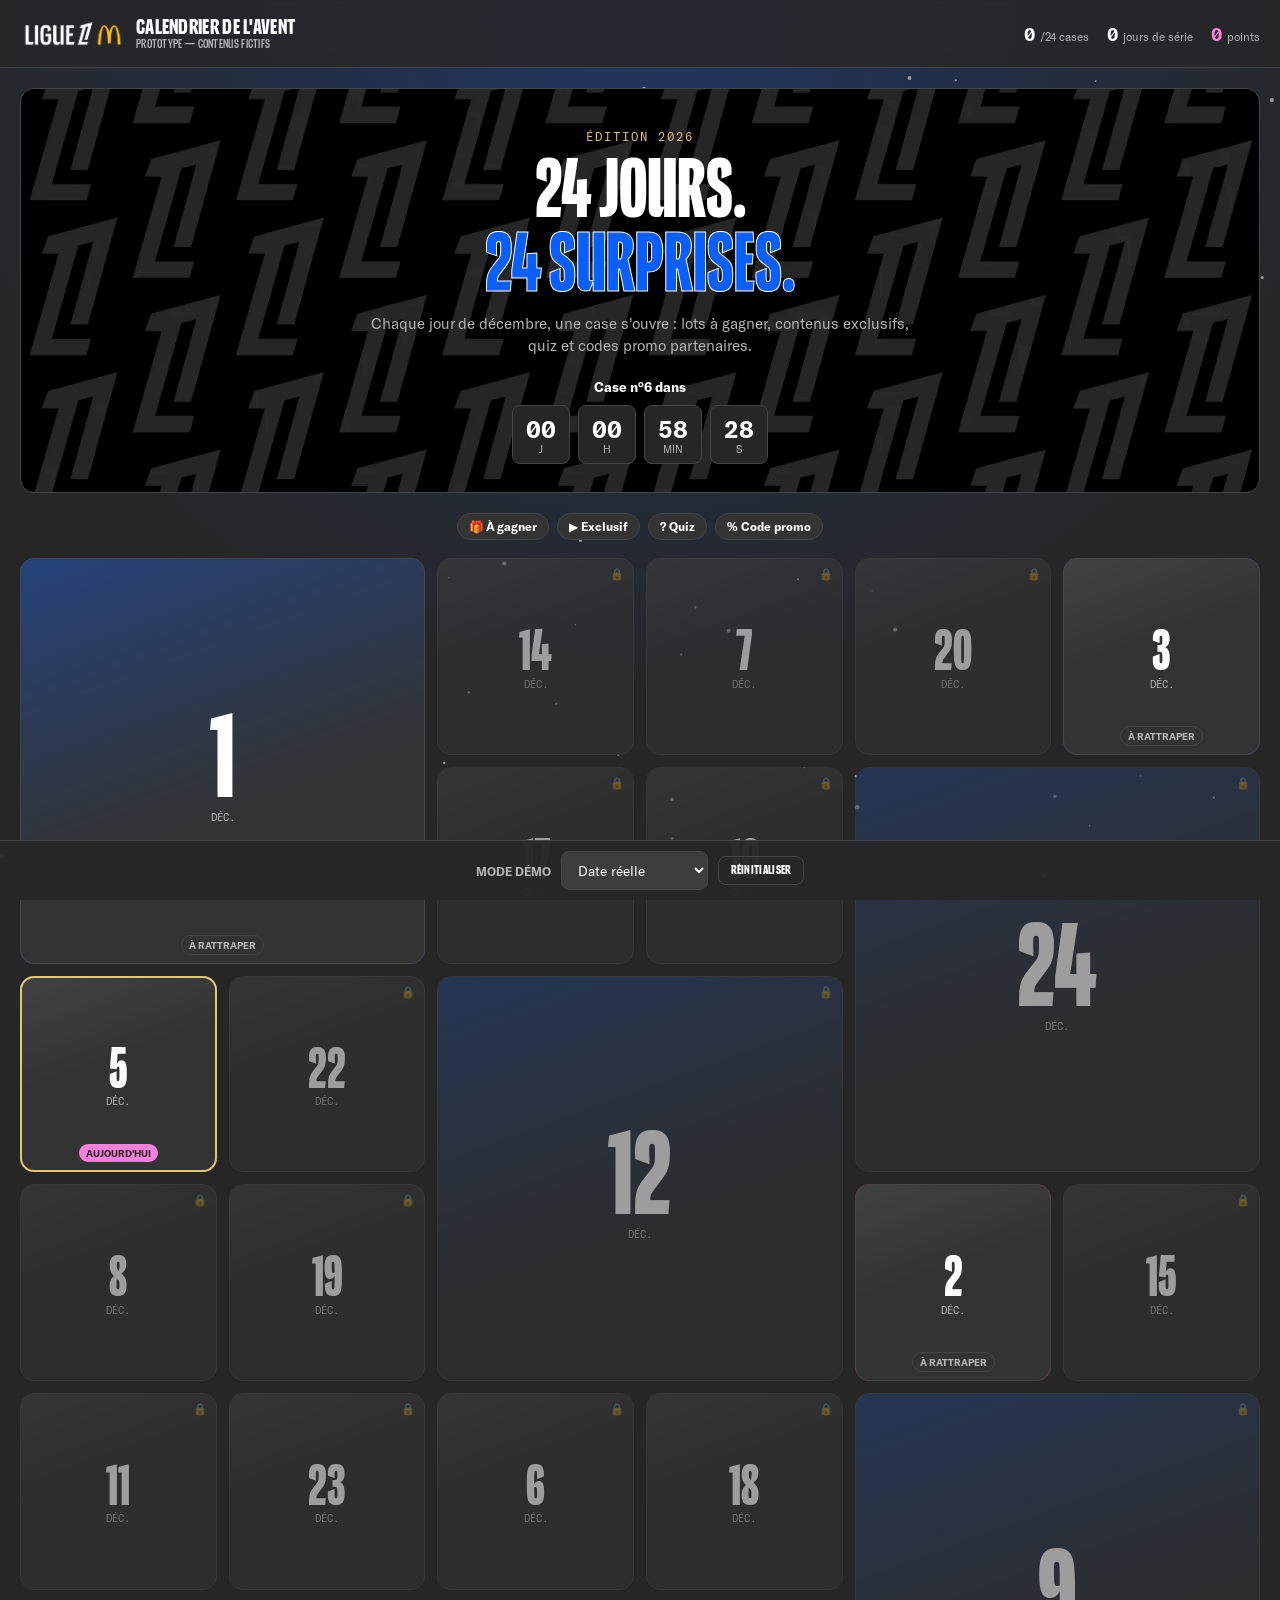
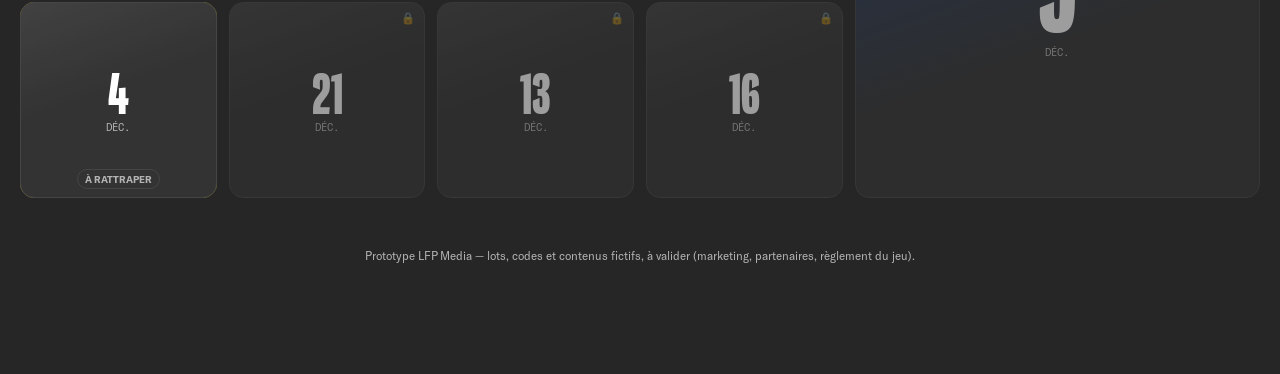
==== advent.html @ ae8e2e4a "Ajoute le calendrier de l'avent 2026 Ligue 1 McDonald's (prototype) 24 cases (lots, exclusifs, quiz," ====
<!DOCTYPE html>
<html lang="fr">
<head>
<meta charset="UTF-8" />
<meta name="viewport" content="width=device-width, initial-scale=1.0" />
<title>Calendrier de l'avent 2026 — Ligue 1 McDonald's</title>
<link rel="stylesheet" href="css/styles.css" />
<link rel="stylesheet" href="css/advent.css" />
</head>
<body class="advent">

<canvas class="snow" id="snow" aria-hidden="true"></canvas>

<header class="topbar">
  <div class="brand">
    <img class="brand-logo" src="assets/logos/competitions/ligue1-mcdonalds.png" alt="Ligue 1 McDonald's" />
    <span>
      Calendrier de l'avent
      <small>Prototype — contenus fictifs</small>
    </span>
  </div>
  <div class="advent-stats" aria-label="Ta progression">
    <div class="stat"><span class="stat-value" id="stat-opened">0</span><span class="stat-label">/24 cases</span></div>
    <div class="stat"><span class="stat-value" id="stat-streak">0</span><span class="stat-label">jours de série</span></div>
    <div class="stat stat-points"><span class="stat-value" id="stat-points">0</span><span class="stat-label">points</span></div>
  </div>
</header>

<main>
  <section class="advent-hero">
    <p class="hero-kicker">Édition 2026</p>
    <h1>24 jours.<br /><span>24 surprises.</span></h1>
    <p class="hero-sub">Chaque jour de décembre, une case s'ouvre : lots à gagner, contenus exclusifs, quiz et codes promo partenaires.</p>
    <div class="countdown" id="countdown" aria-live="polite"></div>
  </section>

  <div class="advent-legend" aria-label="Types de cases">
    <span class="legend-item" data-type="lot">🎁 À gagner</span>
    <span class="legend-item" data-type="exclusif">▶ Exclusif</span>
    <span class="legend-item" data-type="quiz">? Quiz</span>
    <span class="legend-item" data-type="promo">% Code promo</span>
  </div>

  <section class="advent-grid" id="advent-grid" aria-label="Les 24 cases du calendrier"></section>
</main>

<!-- Fenêtre de contenu d'une case -->
<div class="modal-backdrop" id="modal" hidden>
  <div class="modal" role="dialog" aria-modal="true" aria-labelledby="modal-title">
    <button class="modal-close" id="modal-close" type="button" aria-label="Fermer">✕</button>
    <div class="modal-body" id="modal-body"></div>
  </div>
</div>

<div class="toast" id="toast" role="status" aria-live="polite"></div>

<!-- Barre de démo : simule un jour de décembre (le proto est présenté avant le 1er décembre) -->
<div class="demo-bar">
  <label for="demo-day">Mode démo</label>
  <select id="demo-day"></select>
  <button class="btn btn-ghost" id="demo-reset" type="button">Réinitialiser</button>
</div>

<footer class="credit">Prototype LFP Media — lots, codes et contenus fictifs, à valider (marketing, partenaires, règlement du jeu).</footer>

<script src="js/data.js"></script>
<script src="js/advent-data.js"></script>
<script src="js/advent.js"></script>
</body>
</html>
---- css/styles.css ----
/*
 * Palette officielle "Guide de marque Ligue 1 McDonald's" (v1.3) :
 * Charbon #262626 / Bleu Électrique #085FFF / Rose Lumineux #FF7FDE / Blanc #FFFFFF.
 * Hiérarchie d'usage : Charbon 50%, Bleu Électrique 35%, Blanc 10%, Rose Lumineux 5%.
 * Rose Lumineux = surlignage uniquement (jamais en fond large, jamais en texte de titre).
 *
 * Typographies officielles : Insatiable Display (titrage) + GT America (texte courant
 * et data/mono). Fichiers fournis par Hugo, chargés en local depuis assets/fonts/.
 */

@font-face {
  font-family: "Insatiable Display";
  src: url("../assets/fonts/InsatiableDisplay-RegularCondensed.woff2") format("woff2");
  font-weight: 400;
  font-style: normal;
  font-display: swap;
}
@font-face {
  font-family: "Insatiable Display";
  src: url("../assets/fonts/InsatiableDisplay-BoldCondensed.woff2") format("woff2");
  font-weight: 700;
  font-style: normal;
  font-display: swap;
}
@font-face {
  font-family: "Insatiable Display Compressed";
  src: url("../assets/fonts/InsatiableDisplay-RegularCompressed.woff2") format("woff2");
  font-weight: 400;
  font-style: normal;
  font-display: swap;
}
@font-face {
  font-family: "Insatiable Display Compressed";
  src: url("../assets/fonts/InsatiableDisplay-BoldCompressed.woff2") format("woff2");
  font-weight: 700;
  font-style: normal;
  font-display: swap;
}
@font-face {
  font-family: "GT America";
  src: url("../assets/fonts/GTAmerica-Regular.woff2") format("woff2");
  font-weight: 400;
  font-style: normal;
  font-display: swap;
}
@font-face {
  font-family: "GT America";
  src: url("../assets/fonts/GTAmerica-RegularItalic.woff2") format("woff2");
  font-weight: 400;
  font-style: italic;
  font-display: swap;
}
@font-face {
  font-family: "GT America";
  src: url("../assets/fonts/GTAmerica-Bold.woff2") format("woff2");
  font-weight: 700;
  font-style: normal;
  font-display: swap;
}
@font-face {
  font-family: "GT America";
  src: url("../assets/fonts/GTAmerica-BoldItalic.woff2") format("woff2");
  font-weight: 700;
  font-style: italic;
  font-display: swap;
}
@font-face {
  font-family: "GT America Mono";
  src: url("../assets/fonts/GTAmericaMono-Regular.woff2") format("woff2");
  font-weight: 400;
  font-style: normal;
  font-display: swap;
}
@font-face {
  font-family: "GT America Mono";
  src: url("../assets/fonts/GTAmericaMono-Medium.woff2") format("woff2");
  font-weight: 500;
  font-style: normal;
  font-display: swap;
}
@font-face {
  font-family: "GT America Mono";
  src: url("../assets/fonts/GTAmericaMono-Bold.woff2") format("woff2");
  font-weight: 700;
  font-style: normal;
  font-display: swap;
}

:root {
  color-scheme: dark;
  --charbon: #262626;
  --charbon-light: #333333;
  --charbon-lighter: #3d3d3d;
  --border: #454545;
  --text: #ffffff;
  --text-dim: #b3b3b3;
  --blue: #085fff;
  --blue-dim: #085fff33;
  --pink: #ff7fde;
  --pitch: #085fff;
  --pitch-line: rgba(255, 255, 255, 0.6);
  --radius: 14px;
  --radius-sm: 8px;
  --shadow: 0 8px 24px rgba(0, 0, 0, 0.35);
  --font-display: "Insatiable Display", "Segoe UI", system-ui, sans-serif;
  --font-body: "GT America", "Segoe UI", system-ui, sans-serif;
  --font-mono: "GT America Mono", "Courier New", monospace;
  font-family: var(--font-body);
}

/* Compat : anciens noms de tokens encore référencés ailleurs dans ce fichier */
:root {
  --bg: var(--charbon);
  --bg-elevated: var(--charbon-light);
  --bg-card: var(--charbon-lighter);
  --bg-card-hover: #474747;
  --accent: var(--blue);
  --accent-dim: var(--blue-dim);
}

* { box-sizing: border-box; }

/* Les éléments de formulaire n'héritent pas la police par défaut dans les navigateurs */
input, select, textarea, button { font-family: inherit; }

body {
  margin: 0;
  background: var(--charbon);
  color: var(--text);
  min-height: 100vh;
}

header.topbar {
  display: flex;
  align-items: center;
  justify-content: space-between;
  padding: 16px 20px;
  background: var(--charbon);
  border-bottom: 1px solid var(--border);
  position: sticky;
  top: 0;
  z-index: 20;
  flex-wrap: wrap;
  gap: 12px;
}

.brand {
  display: flex;
  align-items: center;
  gap: 10px;
  font-family: var(--font-display);
  font-weight: 700;
  font-size: 1.2rem;
  letter-spacing: 0.3px;
  text-transform: uppercase;
}
.brand .brand-logo {
  height: 34px;
  width: auto;
  object-fit: contain;
  flex-shrink: 0;
}
.brand small {
  display: block;
  font-weight: 400;
  font-size: 0.7rem;
  color: var(--text-dim);
}

main {
  max-width: 1280px;
  margin: 0 auto;
  padding: 20px;
}

/* ---- Panels / layout ---- */
.panel {
  background: var(--bg-elevated);
  border: 1px solid var(--border);
  border-radius: var(--radius);
  padding: 16px;
}

select {
  background: var(--bg-card);
  border: 1px solid var(--border);
  color: var(--text);
  padding: 9px 12px;
  border-radius: var(--radius-sm);
  font-size: 0.85rem;
  outline: none;
}
select:focus { border-color: var(--accent); }

.btn {
  border: none;
  border-radius: var(--radius-sm);
  padding: 9px 16px;
  font-family: var(--font-display);
  font-weight: 600;
  font-size: 0.85rem;
  letter-spacing: 0.3px;
  text-transform: uppercase;
  cursor: pointer;
}
.btn-primary { background: var(--accent); color: var(--accent-contrast, white); transition: background-color 0.4s ease, color 0.4s ease, filter 0.15s ease; }
.btn-primary:hover { filter: brightness(1.15); }
.btn-ghost { background: transparent; border: 1px solid var(--border); color: var(--text); transition: border-color 0.4s ease; }
.btn-ghost:hover { border-color: var(--accent); }
.btn:disabled { opacity: 0.4; cursor: not-allowed; }
.btn-confirm { background: var(--pink); border-color: var(--pink); color: var(--charbon); }

.spacer { flex: 1; }

.player-card {
  display: flex;
  align-items: center;
  gap: 10px;
  background: var(--bg-card);
  border: 1px solid var(--border);
  border-radius: var(--radius-sm);
  padding: 10px;
  cursor: pointer;
  transition: all 0.15s ease;
  user-select: none;
}
.player-card:hover { background: var(--bg-card-hover); }
.player-card.disabled { opacity: 0.35; cursor: not-allowed; }

.avatar {
  width: 38px;
  height: 38px;
  border-radius: 50%;
  display: flex;
  align-items: center;
  justify-content: center;
  font-weight: 800;
  font-size: 0.8rem;
  flex-shrink: 0;
  color: white;
}

.player-meta { min-width: 0; flex: 1; }
.player-meta .name { font-weight: 700; font-size: 0.88rem; overflow: hidden; text-overflow: ellipsis; white-space: nowrap; }
.player-meta .sub { font-size: 0.72rem; color: var(--text-dim); }

.pos-tag {
  font-family: var(--font-mono);
  font-size: 0.65rem;
  font-weight: 700;
  padding: 2px 6px;
  border-radius: 5px;
  background: var(--border);
  color: var(--text-dim);
  flex-shrink: 0;
}

/* ---- Compo view ---- */
.compo-layout {
  display: grid;
  grid-template-columns: minmax(260px, 340px) 1fr;
  gap: 18px;
  animation: compoEnter 0.45s ease;
}
@media (max-width: 900px) {
  .compo-layout { grid-template-columns: 1fr; }
}
@keyframes compoEnter {
  from { opacity: 0; transform: translateY(10px); }
  to { opacity: 1; transform: translateY(0); }
}
@media (prefers-reduced-motion: reduce) {
  .compo-layout { animation: none; }
}

.panel-head-row {
  display: flex;
  align-items: center;
  justify-content: space-between;
  gap: 10px;
  flex-wrap: wrap;
}

/* ---- Écrans de choix (étape 0/1) ---- */
.landing { max-width: 980px; margin: 20px auto 0; }
.landing-header { text-align: center; margin-bottom: 22px; }
.landing-header h2 {
  font-family: var(--font-display);
  font-weight: 700;
  text-transform: uppercase;
  letter-spacing: 0.3px;
  font-size: 1.7rem;
  color: var(--text);
  margin: 0 0 6px;
}
.landing-header p { color: var(--text-dim); margin: 0; font-size: 0.9rem; }

.landing-back-row { max-width: 980px; margin: 0 auto 14px; }

/* ---- Étape 0 : choix de la compétition (même style de carte que le
   choix du club, juste en dessous) ---- */
.competition-picker-grid {
  display: grid;
  grid-template-columns: repeat(auto-fit, minmax(130px, 160px));
  justify-content: center;
  gap: 12px;
}
.competition-card {
  display: flex;
  flex-direction: column;
  align-items: center;
  gap: 10px;
  background: var(--bg-card);
  border: 2px solid var(--border);
  border-radius: var(--radius);
  padding: 18px 10px;
  cursor: pointer;
  text-align: center;
  font-family: inherit;
  color: var(--text);
  transition: border-color 0.15s ease, transform 0.15s ease;
}
.competition-card:hover { border-color: var(--accent); transform: translateY(-2px); }
.competition-card.current { border-color: var(--pink); }
.competition-card.picked {
  animation: cardPick 0.3s ease;
  border-color: var(--pick-color, var(--pink));
}
@media (prefers-reduced-motion: reduce) {
  .competition-card.picked { animation: none; }
}
.competition-card .competition-logo {
  height: 48px;
  width: auto;
  max-width: 100%;
  object-fit: contain;
}
.competition-card .competition-name { font-weight: 700; font-size: 0.82rem; line-height: 1.25; }

/* ---- Étape 1 : choix du club ---- */
.club-picker-grid {
  display: grid;
  grid-template-columns: repeat(auto-fill, minmax(130px, 1fr));
  gap: 12px;
}
.club-picker-card {
  display: flex;
  flex-direction: column;
  align-items: center;
  gap: 10px;
  background: var(--bg-card);
  border: 2px solid var(--border);
  border-radius: var(--radius);
  padding: 18px 10px;
  cursor: pointer;
  text-align: center;
  font-family: inherit;
  color: var(--text);
  transition: border-color 0.15s ease, transform 0.15s ease;
}
.club-picker-card:hover { border-color: var(--accent); transform: translateY(-2px); }
.club-picker-card.current { border-color: var(--pink); }
.club-picker-card.picked {
  animation: cardPick 0.3s ease;
  border-color: var(--pick-color, var(--pink));
}
@keyframes cardPick {
  0% { transform: scale(1); }
  45% { transform: scale(1.06); box-shadow: 0 0 0 4px var(--pick-color, var(--pink)); }
  100% { transform: scale(1); box-shadow: 0 0 0 0 transparent; }
}
@media (prefers-reduced-motion: reduce) {
  .club-picker-card.picked { animation: none; }
}
.club-picker-card .club-logo-wrap {
  position: relative;
  width: 56px;
  height: 56px;
  flex-shrink: 0;
}
.club-picker-card .club-logo {
  position: absolute;
  inset: 0;
  width: 100%;
  height: 100%;
  object-fit: contain;
  background: #fff;
  border-radius: 50%;
  /* Assez de marge pour que le blason tienne entier dans le cercle : un
     carré ne s'inscrit sans rognage que jusqu'à ~70,7% du diamètre. */
  padding: 11px;
}
/* Confirmation de sélection façon étoile filante : une traînée dans la
   couleur du club qui s'estompe progressivement, un tour rapide dès le
   clic (le blason, lui, reste net — ce n'est pas un chargement). */
.club-picker-card .card-loader {
  position: absolute;
  inset: -4px;
  border-radius: 50%;
  pointer-events: none;
  opacity: 0;
}
.club-picker-card .card-loader::before {
  /* traînée : dégradé conique qui s'estompe progressivement, pas un
     segment plein aux bords francs. */
  content: "";
  position: absolute;
  inset: 0;
  border-radius: 50%;
  background: conic-gradient(from 0deg,
    transparent 0deg,
    transparent 255deg,
    color-mix(in srgb, var(--pick-color, var(--pink)) 12%, transparent) 300deg,
    color-mix(in srgb, var(--pick-color, var(--pink)) 55%, transparent) 335deg,
    var(--pick-color, var(--pink)) 358deg,
    transparent 360deg
  );
  -webkit-mask: radial-gradient(farthest-side, transparent calc(100% - 3px), #000 calc(100% - 3px));
  mask: radial-gradient(farthest-side, transparent calc(100% - 3px), #000 calc(100% - 3px));
}
.club-picker-card.loading .card-loader {
  opacity: 1;
  animation: cardShootingStar 0.4s ease-in 1;
}
@keyframes cardShootingStar {
  0% { transform: rotate(0deg); opacity: 1; }
  80% { opacity: 1; }
  100% { transform: rotate(360deg); opacity: 0; }
}
@media (prefers-reduced-motion: reduce) {
  .club-picker-card.loading .card-loader { animation: none; opacity: 0; }
}
.club-picker-card .club-name { font-weight: 700; font-size: 0.82rem; line-height: 1.25; }

.active-club-header {
  display: flex;
  align-items: center;
  gap: 10px;
  font-weight: 800;
  font-size: 0.95rem;
  margin-bottom: 10px;
}
.active-club-header img {
  width: 32px;
  height: 32px;
  object-fit: contain;
  background: #fff;
  border-radius: 50%;
  padding: 6px;
  flex-shrink: 0;
}
#pitch-club-header { margin-bottom: 0; margin-right: auto; }

.roster-list { display: flex; flex-direction: column; gap: 8px; padding-right: 4px; overscroll-behavior: contain; }
.roster-cat-label { font-size: 0.72rem; text-transform: uppercase; color: var(--text-dim); font-weight: 700; margin: 10px 0 2px; }

.pitch-wrap {
  background: var(--bg-elevated);
  border: 1px solid var(--border);
  border-radius: var(--radius);
  padding: 14px;
  align-self: start;
}

/* Le terrain doit toujours tenir entièrement dans l'écran (jamais besoin de
   scroller la page pour voir les attaquants) : sur les grands écrans, sa
   hauteur est bornée en JS (syncPitchHeight) à l'espace visible, et sa
   largeur suit via aspect-ratio ; la liste de joueurs défile de son côté
   sans jamais faire bouger le terrain. */
@media (min-width: 901px) {
  .pitch-wrap .pitch {
    width: auto;
    max-width: 100%;
    margin: 0 auto;
  }
}

.pitch {
  position: relative;
  width: 100%;
  aspect-ratio: 2 / 3;
  container-type: inline-size;
  background-color: var(--pitch);
  background-image: repeating-linear-gradient(180deg, rgba(255, 255, 255, 0.05) 0%, rgba(255, 255, 255, 0.05) 10%, rgba(0, 0, 0, 0.05) 10%, rgba(0, 0, 0, 0.05) 20%);
  background-repeat: repeat;
  border-radius: 10px;
  border: 3px solid var(--pitch-line);
  overflow: hidden;
  transition: background-color 0.5s ease;
}
.pitch::before {
  content: "";
  position: absolute;
  inset: 0;
  border: 2px solid var(--pitch-line);
  margin: 8px;
  border-radius: 4px;
}
.pitch::after {
  content: "";
  position: absolute;
  top: 50%;
  left: 4%;
  right: 4%;
  border-top: 2px solid var(--pitch-line);
}
.pitch .center-circle {
  position: absolute;
  top: 50%;
  left: 50%;
  width: 20%;
  aspect-ratio: 1;
  border: 2px solid var(--pitch-line);
  border-radius: 50%;
  transform: translate(-50%, -50%);
}

.pitch-slot {
  position: absolute;
  width: 70px;
  height: 70px;
  transform: translate(-50%, -50%);
  display: flex;
  flex-direction: column;
  align-items: center;
  justify-content: center;
  border-radius: 12px;
  cursor: pointer;
  touch-action: none;
}
.pitch-slot.empty {
  border: 2px dashed rgba(255, 255, 255, 0.4);
  background: rgba(255, 255, 255, 0.06);
}
.pitch-slot.empty .slot-label {
  font-size: 0.68rem;
  font-weight: 800;
  color: rgba(255, 255, 255, 0.85);
}
.pitch-slot.filled {
  background: rgba(38, 38, 38, 0.88);
  border: 2px solid var(--pink);
}
.pitch-slot.dragover {
  background: rgba(255, 127, 222, 0.25);
  border-color: var(--pink);
}
.pitch-slot .avatar { width: 30px; height: 30px; font-size: 0.62rem; }
.pitch-slot .slot-name {
  font-size: 0.62rem;
  font-weight: 700;
  color: white;
  text-align: center;
  margin-top: 2px;
  max-width: 74px;
  overflow: hidden;
  text-overflow: ellipsis;
  white-space: nowrap;
}

.pitch-slot.out-of-position { border-color: var(--pink); }
.oop-badge {
  position: absolute;
  top: -6px;
  right: -6px;
  background: var(--pink);
  color: var(--charbon);
  font-family: var(--font-mono);
  font-size: 0.55rem;
  font-weight: 700;
  padding: 1px 5px;
  border-radius: 999px;
  line-height: 1.4;
}

.drag-ghost {
  position: fixed;
  pointer-events: none;
  z-index: 999;
  opacity: 0.9;
  transform: translate(-50%, -50%);
}

.formation-bar { display: flex; gap: 10px; align-items: center; margin-bottom: 14px; flex-wrap: wrap; }
.formation-actions { display: flex; flex-direction: column; align-items: stretch; gap: 8px; }

.save-indicator {
  font-size: 0.72rem;
  color: var(--text-dim);
  display: flex;
  align-items: center;
  gap: 5px;
}
.save-indicator .dot { width: 7px; height: 7px; border-radius: 50%; background: #2ecc71; }

footer.credit {
  text-align: center;
  color: var(--text-dim);
  font-size: 0.72rem;
  padding: 30px 20px 40px;
}

@media (max-width: 600px) {
  .brand span.full { display: none; }
  main { padding: 12px; }
}

/* Taille des pastilles du terrain adaptée à la largeur réelle du terrain
   (et non à celle de l'écran) : s'applique aussi bien sur mobile que sur
   un terrain rétréci en hauteur sur un petit écran de bureau. */
@container (max-width: 480px) {
  .pitch-slot { width: 52px; height: 52px; }
  .pitch-slot .avatar { width: 22px; height: 22px; font-size: 0.5rem; }
  .pitch-slot .slot-name { font-size: 0.52rem; max-width: 50px; }
}

/* ---- Carte de partage (habillage brand dédié, hors écran, capturé pour l'export) ---- */
.share-card {
  position: fixed;
  top: 0;
  left: -10000px;
  width: 640px;
  box-sizing: border-box;
  padding: 36px;
  display: flex;
  flex-direction: column;
  gap: 22px;
  background-color: var(--charbon);
}
.share-card-header { display: flex; align-items: center; gap: 12px; }
.share-card-logo {
  height: 36px;
  width: 115px;
  background-image: url("../assets/logos/competitions/ligue1-mcdonalds.png");
  background-size: contain;
  background-position: left center;
  background-repeat: no-repeat;
}
.share-card-wordmark {
  font-family: var(--font-display);
  font-weight: 700;
  font-size: 1.3rem;
  text-transform: uppercase;
  letter-spacing: 1px;
  color: var(--text);
}

.share-card-club { display: flex; align-items: center; gap: 18px; }
.share-card-crest {
  width: 84px;
  height: 84px;
  border-radius: 50%;
  flex-shrink: 0;
  background-color: #fbfbfb;
  background-size: 60%, cover;
  background-position: center, center;
  background-repeat: no-repeat, no-repeat;
  border: 3px solid var(--pink);
  box-shadow: 0 8px 18px rgba(0, 0, 0, 0.4);
}
.share-card-club-info { min-width: 0; }
.share-card-club-name {
  font-family: var(--font-display);
  font-weight: 700;
  font-size: 2rem;
  line-height: 1.05;
  text-transform: uppercase;
  color: var(--text);
}
.share-card-formation {
  display: inline-block;
  margin-top: 8px;
  background: var(--pink);
  color: var(--charbon);
  font-family: var(--font-mono);
  font-weight: 700;
  font-size: 0.9rem;
  letter-spacing: 0.3px;
  padding: 4px 14px;
  border-radius: 999px;
}

.share-card-pitch { width: 100%; }

.share-card-footer {
  text-align: center;
  padding-top: 18px;
  border-top: 1px solid var(--border);
}
.share-card-cta {
  font-family: var(--font-display);
  font-weight: 700;
  font-size: 1.5rem;
  text-transform: uppercase;
  letter-spacing: 0.4px;
  color: var(--pink);
}
.share-card-sub {
  margin-top: 6px;
  color: var(--text-dim);
  font-size: 0.78rem;
}
---- css/advent.css ----
/*
 * Calendrier de l'avent 2026 — s'appuie sur les tokens et polices de styles.css.
 * Touche saisonnière : --or, réservé aux halos (case du jour, grandes cases).
 * Hors palette officielle → à valider avec la marque avant mise en ligne.
 */

:root {
  --or: #e8c46a;
  --or-glow: rgba(232, 196, 106, 0.45);
}

body.advent {
  background:
    radial-gradient(ellipse 80% 50% at 50% 0%, rgba(8, 95, 255, 0.28), transparent 70%),
    var(--charbon);
  padding-bottom: 72px; /* place pour la barre de démo */
}
body.modal-open { overflow: hidden; }

.snow {
  position: fixed;
  inset: 0;
  pointer-events: none;
  z-index: 1;
}
.advent main, .advent header.topbar { position: relative; z-index: 2; }
.advent header.topbar { background: rgba(38, 38, 38, 0.85); backdrop-filter: blur(8px); }

/* ---- Compteurs ---- */
.advent-stats { display: flex; gap: 18px; }
.stat { display: flex; align-items: baseline; gap: 5px; }
.stat-value { font-family: var(--font-mono); font-weight: 700; font-size: 1.15rem; }
.stat-label { font-size: 0.72rem; color: var(--text-dim); }
.stat-points .stat-value { color: var(--pink); }

/* ---- Hero ---- */
.advent-hero {
  text-align: center;
  padding: 40px 16px 28px;
  border-radius: var(--radius);
  background: url("../assets/brand/patterns/pattern-dark-on-black.webp") center / cover;
  border: 1px solid var(--border);
  margin-bottom: 20px;
}
.hero-kicker {
  font-family: var(--font-mono);
  font-size: 0.75rem;
  letter-spacing: 2px;
  text-transform: uppercase;
  color: var(--or);
  margin: 0 0 8px;
}
.advent-hero h1 {
  font-family: "Insatiable Display Compressed", var(--font-display);
  font-weight: 700;
  font-size: clamp(2.6rem, 8vw, 5rem);
  line-height: 0.92;
  text-transform: uppercase;
  margin: 0 0 14px;
}
.advent-hero h1 span { color: var(--blue); -webkit-text-stroke: 1px #fff; }
.hero-sub { max-width: 560px; margin: 0 auto 22px; color: var(--text-dim); font-size: 0.95rem; line-height: 1.45; }

.countdown { display: flex; flex-direction: column; align-items: center; gap: 10px; min-height: 30px; }
.cd-label { font-size: 0.85rem; font-weight: 700; }
.cd-row { display: flex; gap: 8px; }
.cd-block {
  display: flex; flex-direction: column; align-items: center;
  min-width: 58px; padding: 8px 6px;
  background: var(--charbon); border: 1px solid var(--border); border-radius: var(--radius-sm);
}
.cd-block b { font-family: var(--font-mono); font-size: 1.5rem; }
.cd-block small { font-size: 0.65rem; color: var(--text-dim); text-transform: uppercase; }

/* ---- Légende ---- */
.advent-legend { display: flex; flex-wrap: wrap; justify-content: center; gap: 8px; margin-bottom: 18px; }
.legend-item {
  font-size: 0.75rem; font-weight: 700;
  padding: 5px 11px; border-radius: 999px;
  background: var(--charbon-light); border: 1px solid var(--border);
}

/* ---- Grille des cases ---- */
.advent-grid {
  display: grid;
  grid-template-columns: repeat(6, 1fr);
  grid-auto-rows: 1fr;
  grid-auto-flow: dense;
  gap: 12px;
}
@media (max-width: 900px) { .advent-grid { grid-template-columns: repeat(4, 1fr); } }
@media (max-width: 520px) { .advent-grid { grid-template-columns: repeat(3, 1fr); gap: 8px; } }

.door {
  position: relative;
  aspect-ratio: 1;
  padding: 0;
  border: none;
  background: transparent;
  color: var(--text);
  cursor: pointer;
  perspective: 900px;
  border-radius: var(--radius);
}
.door-big { grid-column: span 2; grid-row: span 2; }
.door:focus-visible { outline: 3px solid var(--pink); outline-offset: 3px; }

.door-front, .door-inner {
  position: absolute; inset: 0;
  border-radius: var(--radius);
  display: flex; flex-direction: column; align-items: center; justify-content: center;
}

/* Face avant : la porte fermée */
.door-front {
  background:
    linear-gradient(160deg, rgba(255, 255, 255, 0.07), transparent 45%),
    var(--charbon-light);
  border: 1px solid var(--border);
  transform-origin: left center;
  transition: transform 0.7s cubic-bezier(0.6, 0.05, 0.3, 1), border-color 0.2s, opacity 0.3s 0.4s;
  backface-visibility: hidden;
  z-index: 2;
}
.door-num {
  font-family: "Insatiable Display Compressed", var(--font-display);
  font-weight: 700;
  font-size: clamp(2.2rem, 5vw, 3.4rem);
  line-height: 1;
}
.door-big .door-num { font-size: clamp(4rem, 10vw, 7rem); }
.door-month { font-family: var(--font-mono); font-size: 0.65rem; color: var(--text-dim); text-transform: uppercase; }

.door-tag {
  position: absolute; bottom: 8px;
  font-size: 0.6rem; font-weight: 700; text-transform: uppercase;
  padding: 3px 7px; border-radius: 999px;
  background: var(--pink); color: var(--charbon);
}
.door-tag-soft { background: transparent; color: var(--text-dim); border: 1px solid var(--border); }
.door-lock { position: absolute; top: 8px; right: 9px; font-size: 0.7rem; opacity: 0.6; }

/* Face intérieure : ce que révèle la case */
.door-inner {
  gap: 6px; padding: 10px;
  background: radial-gradient(circle at 50% 35%, color-mix(in srgb, var(--club) 55%, transparent), var(--charbon) 75%);
  border: 1px solid color-mix(in srgb, var(--club) 60%, var(--border));
  text-align: center;
}
.door-crest { width: 42%; max-height: 42%; object-fit: contain; filter: drop-shadow(0 4px 10px rgba(0, 0, 0, 0.5)); }
.door-type { font-size: 0.6rem; font-weight: 700; text-transform: uppercase; color: var(--text-dim); }
.door-title { font-size: 0.72rem; font-weight: 700; line-height: 1.2; display: -webkit-box; -webkit-line-clamp: 2; -webkit-box-orient: vertical; overflow: hidden; }
.door-big .door-title { font-size: 0.95rem; }
.door-big .door-type { font-size: 0.72rem; }

/* États */
.state-locked .door-front { opacity: 0.55; }
.state-locked { cursor: not-allowed; }
.state-locked .door-inner { visibility: hidden; }
.state-missed .door-front:hover, .state-today .door-front:hover { border-color: var(--blue); }
.state-today .door-front {
  border: 2px solid var(--or);
  box-shadow: 0 0 0 0 var(--or-glow);
  animation: pulse 2.2s ease-out infinite;
}
.door-big:not(.state-opened) .door-front { background: linear-gradient(160deg, rgba(8, 95, 255, 0.35), transparent 60%), var(--charbon-light); }

.state-opened .door-front { transform: rotateY(-105deg); opacity: 0; pointer-events: none; }
.state-opened:not(.opening) .door-front { transition: none; }
.state-opened:hover .door-inner { border-color: var(--club); }
.opening .door-inner::after {
  content: ""; position: absolute; inset: 0; border-radius: inherit;
  background: linear-gradient(115deg, transparent 30%, rgba(255, 255, 255, 0.55) 50%, transparent 70%);
  background-size: 250% 100%;
  animation: sweep 0.8s ease-out forwards;
}

.shake { animation: shake 0.4s; }

@keyframes pulse {
  0% { box-shadow: 0 0 0 0 var(--or-glow); }
  70% { box-shadow: 0 0 0 14px rgba(232, 196, 106, 0); }
  100% { box-shadow: 0 0 0 0 rgba(232, 196, 106, 0); }
}
@keyframes sweep { from { background-position: 120% 0; } to { background-position: -40% 0; } }
@keyframes shake {
  20%, 60% { transform: translateX(-5px); }
  40%, 80% { transform: translateX(5px); }
}

@media (prefers-reduced-motion: reduce) {
  .door-front { transition: none; }
  .state-today .door-front, .shake, .opening .door-inner::after { animation: none; }
}

/* ---- Fenêtre de contenu ---- */
.modal-backdrop {
  position: fixed; inset: 0; z-index: 50;
  background: rgba(0, 0, 0, 0.7);
  display: flex; align-items: center; justify-content: center;
  padding: 16px;
}
.modal-backdrop[hidden] { display: none; }
.modal {
  position: relative;
  width: 100%; max-width: 480px; max-height: 90vh; overflow-y: auto;
  background: var(--charbon);
  border: 1px solid var(--border);
  border-top: 4px solid var(--club);
  border-radius: var(--radius);
  padding: 22px;
  box-shadow: var(--shadow);
  animation: pop 0.25s ease-out;
}
@keyframes pop { from { transform: scale(0.94); opacity: 0; } }
@media (prefers-reduced-motion: reduce) { .modal { animation: none; } }

.modal-close {
  position: absolute; top: 12px; right: 12px;
  width: 32px; height: 32px; border-radius: 50%;
  border: 1px solid var(--border); background: transparent; color: var(--text); cursor: pointer;
}
.modal-close:hover { border-color: var(--blue); }
.modal-head { display: flex; align-items: center; gap: 14px; margin-bottom: 16px; padding-right: 30px; }
.modal-crest { width: 56px; height: 56px; object-fit: contain; flex-shrink: 0; }
.modal-kicker { margin: 0 0 4px; font-family: var(--font-mono); font-size: 0.7rem; color: var(--text-dim); text-transform: uppercase; }
.modal-head h2 {
  margin: 0;
  font-family: "Insatiable Display Compressed", var(--font-display);
  font-weight: 700; font-size: 2rem; line-height: 1; text-transform: uppercase;
}
.modal-content p { line-height: 1.5; margin: 0 0 12px; font-size: 0.92rem; }
.modal-content .meta { color: var(--text-dim); font-size: 0.8rem; }
.modal-content .fine { color: var(--text-dim); font-size: 0.7rem; margin-top: 14px; }
.modal-foot { display: flex; justify-content: flex-end; margin-top: 16px; padding-top: 14px; border-top: 1px solid var(--border); }
.btn-wide { width: 100%; padding: 13px; font-size: 0.95rem; margin-bottom: 10px; }

/* Quiz */
.quiz-question { font-weight: 700; font-size: 1.05rem !important; }
.quiz-opts { display: grid; gap: 8px; margin-bottom: 12px; }
.quiz-opt {
  text-align: left; padding: 12px 14px; font-size: 0.9rem; font-weight: 700;
  background: var(--charbon-light); color: var(--text);
  border: 1px solid var(--border); border-radius: var(--radius-sm); cursor: pointer;
}
.quiz-opt:hover:not(:disabled) { border-color: var(--blue); }
.quiz-opt:disabled { cursor: default; opacity: 0.6; }
.quiz-opt.correct { opacity: 1; border-color: #2ecc71; background: rgba(46, 204, 113, 0.15); }
.quiz-opt.wrong { opacity: 1; border-color: var(--pink); background: rgba(255, 127, 222, 0.12); }
.quiz-feedback.ok strong, .quiz-feedback.ok { color: #fff; }

/* Code promo */
.promo-partner { font-family: var(--font-mono); font-size: 0.75rem !important; text-transform: uppercase; color: var(--text-dim); }
.promo-code {
  display: flex; align-items: center; gap: 10px;
  padding: 10px 10px 10px 16px; margin-bottom: 10px;
  border: 2px dashed var(--border); border-radius: var(--radius-sm);
}
.promo-code code { flex: 1; font-family: var(--font-mono); font-weight: 700; font-size: 1.25rem; letter-spacing: 1.5px; }

/* Exclusif */
.video-placeholder {
  position: relative; width: 100%; aspect-ratio: 16 / 9; margin-bottom: 12px;
  border: 1px solid var(--border); border-radius: var(--radius-sm); cursor: pointer;
  background: radial-gradient(circle at 30% 30%, color-mix(in srgb, var(--club) 70%, transparent), var(--charbon-light));
  display: flex; align-items: center; justify-content: center; color: #fff;
}
.video-placeholder .play {
  width: 60px; height: 60px; border-radius: 50%;
  display: flex; align-items: center; justify-content: center;
  background: var(--blue); font-size: 1.3rem;
}
.video-placeholder:hover .play { filter: brightness(1.15); }
.video-placeholder .duration { position: absolute; bottom: 8px; right: 10px; font-family: var(--font-mono); font-size: 0.72rem; }
.wallpaper-preview { display: flex; justify-content: center; margin-bottom: 12px; }
.wallpaper-preview canvas { width: 150px; height: auto; border-radius: 12px; border: 1px solid var(--border); }

/* ---- Toast ---- */
.toast {
  position: fixed; left: 50%; bottom: 84px; z-index: 60;
  transform: translate(-50%, 20px); opacity: 0;
  background: var(--blue); color: #fff; font-weight: 700; font-size: 0.85rem;
  padding: 10px 16px; border-radius: 999px; max-width: calc(100% - 32px); text-align: center;
  transition: transform 0.25s, opacity 0.25s; pointer-events: none;
}
.toast.show { transform: translate(-50%, 0); opacity: 1; }

/* ---- Barre de démo ---- */
.demo-bar {
  position: fixed; left: 0; right: 0; bottom: 0; z-index: 40;
  display: flex; align-items: center; justify-content: center; gap: 10px; flex-wrap: wrap;
  padding: 10px 16px;
  background: rgba(38, 38, 38, 0.95); border-top: 1px solid var(--border);
  font-size: 0.75rem; font-weight: 700; text-transform: uppercase; color: var(--text-dim);
}
.demo-bar .btn { padding: 7px 12px; font-size: 0.72rem; }

@media (max-width: 600px) {
  .advent-stats { width: 100%; justify-content: space-between; }
  .advent-hero { padding: 28px 12px 22px; }
  .cd-block { min-width: 50px; }
  .door-title { display: none; }
  .door-big .door-title { display: -webkit-box; }
  .door:not(.door-big) .door-month { display: none; }
  .door-tag { font-size: 0.55rem; padding: 2px 6px; }
  .door-crest { width: 55%; max-height: 55%; }
}
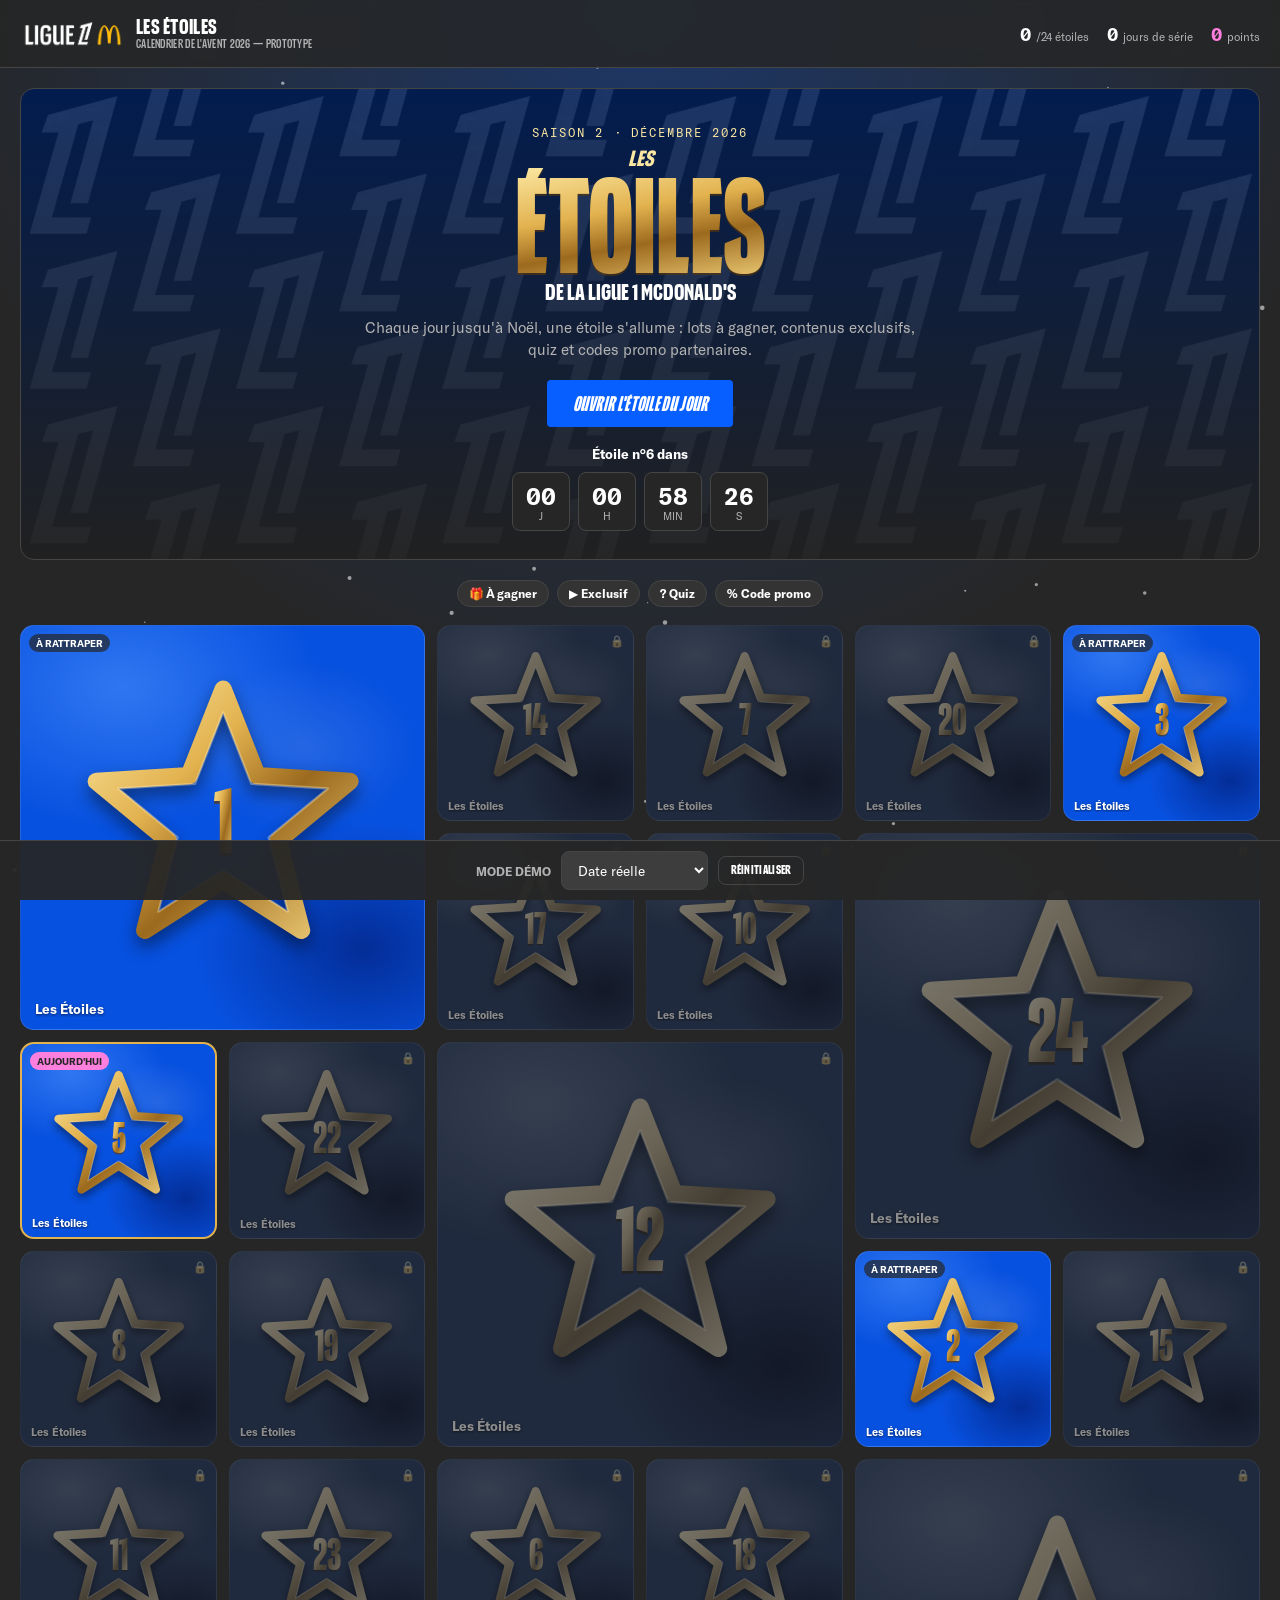
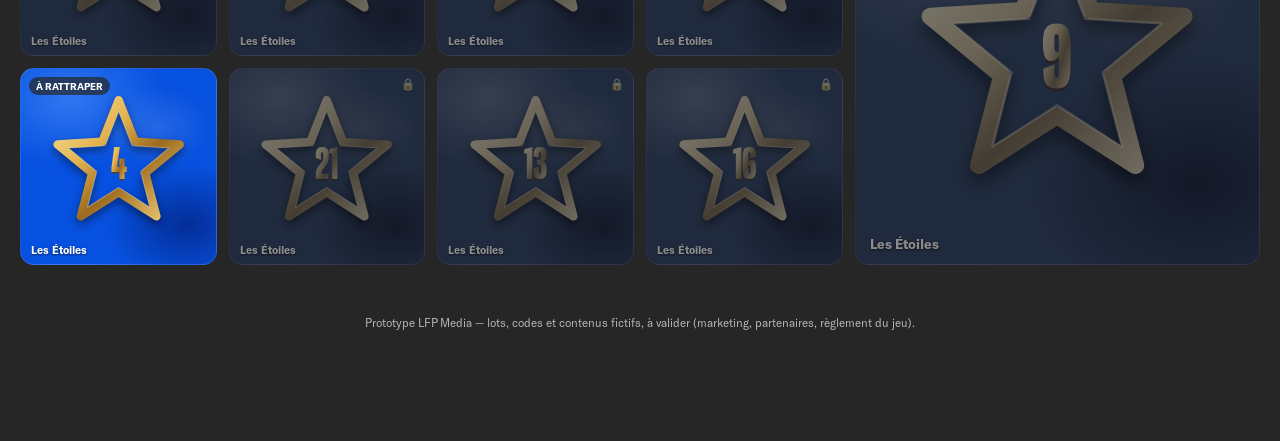
==== commit 31c5378b: "Aligne le calendrier sur la franchise « Les Étoiles » de 2025 Étoiles dorées sur fond bleu électriqu" ====
--- a/advent.html
+++ b/advent.html
@@ -3,7 +3,7 @@
 <head>
 <meta charset="UTF-8" />
 <meta name="viewport" content="width=device-width, initial-scale=1.0" />
-<title>Calendrier de l'avent 2026 — Ligue 1 McDonald's</title>
+<title>Les Étoiles de la Ligue 1 McDonald's — Avent 2026</title>
 <link rel="stylesheet" href="css/styles.css" />
 <link rel="stylesheet" href="css/advent.css" />
 </head>
@@ -11,16 +11,28 @@
 
 <canvas class="snow" id="snow" aria-hidden="true"></canvas>
 
+<!-- Dégradé or partagé par toutes les étoiles SVG -->
+<svg width="0" height="0" style="position:absolute" aria-hidden="true" focusable="false">
+  <defs>
+    <linearGradient id="gold" x1="0" y1="0" x2="1" y2="1">
+      <stop offset="0" stop-color="#FBE7A1" />
+      <stop offset="0.35" stop-color="#E2B24F" />
+      <stop offset="0.6" stop-color="#9C6A1E" />
+      <stop offset="1" stop-color="#F3D27C" />
+    </linearGradient>
+  </defs>
+</svg>
+
 <header class="topbar">
   <div class="brand">
     <img class="brand-logo" src="assets/logos/competitions/ligue1-mcdonalds.png" alt="Ligue 1 McDonald's" />
     <span>
-      Calendrier de l'avent
-      <small>Prototype — contenus fictifs</small>
+      Les Étoiles
+      <small>Calendrier de l'avent 2026 — prototype</small>
     </span>
   </div>
   <div class="advent-stats" aria-label="Ta progression">
-    <div class="stat"><span class="stat-value" id="stat-opened">0</span><span class="stat-label">/24 cases</span></div>
+    <div class="stat"><span class="stat-value" id="stat-opened">0</span><span class="stat-label">/24 étoiles</span></div>
     <div class="stat"><span class="stat-value" id="stat-streak">0</span><span class="stat-label">jours de série</span></div>
     <div class="stat stat-points"><span class="stat-value" id="stat-points">0</span><span class="stat-label">points</span></div>
   </div>
@@ -28,9 +40,14 @@
 
 <main>
   <section class="advent-hero">
-    <p class="hero-kicker">Édition 2026</p>
-    <h1>24 jours.<br /><span>24 surprises.</span></h1>
-    <p class="hero-sub">Chaque jour de décembre, une case s'ouvre : lots à gagner, contenus exclusifs, quiz et codes promo partenaires.</p>
+    <p class="hero-kicker">Saison 2 · Décembre 2026</p>
+    <h1 class="hero-title">
+      <span class="hero-les">Les</span>
+      <span class="hero-etoiles gold-text">Étoiles</span>
+      <span class="hero-dela">de la Ligue 1 McDonald's</span>
+    </h1>
+    <p class="hero-sub">Chaque jour jusqu'à Noël, une étoile s'allume : lots à gagner, contenus exclusifs, quiz et codes promo partenaires.</p>
+    <button class="btn hero-cta" id="hero-cta" type="button" hidden>Ouvrir l'étoile du jour</button>
     <div class="countdown" id="countdown" aria-live="polite"></div>
   </section>
 
@@ -41,14 +58,21 @@
     <span class="legend-item" data-type="promo">% Code promo</span>
   </div>
 
-  <section class="advent-grid" id="advent-grid" aria-label="Les 24 cases du calendrier"></section>
+  <section class="advent-grid" id="advent-grid" aria-label="Les 24 étoiles du calendrier"></section>
 </main>
 
-<!-- Fenêtre de contenu d'une case -->
-<div class="modal-backdrop" id="modal" hidden>
-  <div class="modal" role="dialog" aria-modal="true" aria-labelledby="modal-title">
-    <button class="modal-close" id="modal-close" type="button" aria-label="Fermer">✕</button>
-    <div class="modal-body" id="modal-body"></div>
+<!-- Lecteur story : couverture → étoile révélée → contenu (format des stories 2025) -->
+<div class="story-backdrop" id="story" hidden>
+  <div class="story" role="dialog" aria-modal="true">
+    <div class="story-progress" id="story-progress"></div>
+    <div class="story-top">
+      <img src="assets/logos/competitions/ligue1-mcdonalds.png" alt="" />
+      <span>Les Étoiles · <span id="story-day"></span></span>
+      <button class="story-close" id="story-close" type="button" aria-label="Fermer">✕</button>
+    </div>
+    <div class="story-stage" id="story-stage"></div>
+    <button class="story-tap story-tap-prev" id="story-prev" type="button" aria-label="Page précédente"></button>
+    <button class="story-tap story-tap-next" id="story-next" type="button" aria-label="Page suivante"></button>
   </div>
 </div>
 
--- a/css/advent.css
+++ b/css/advent.css
@@ -1,21 +1,39 @@
 /*
- * Calendrier de l'avent 2026 — s'appuie sur les tokens et polices de styles.css.
- * Touche saisonnière : --or, réservé aux halos (case du jour, grandes cases).
- * Hors palette officielle → à valider avec la marque avant mise en ligne.
+ * Les Étoiles de la Ligue 1 McDonald's — saison 2 (avent 2026).
+ * S'appuie sur les tokens et polices de styles.css.
+ * Codes visuels repris des stories "Les Étoiles" 2025 : étoile dorée numérotée
+ * sur fond Bleu Électrique texturé. L'or reste réservé aux étoiles et aux titres
+ * de la franchise, le Rose Lumineux au surlignage (badge "Aujourd'hui", points).
  */
 
 :root {
-  --or: #e8c46a;
-  --or-glow: rgba(232, 196, 106, 0.45);
+  --or: #e2b24f;
+  --or-light: #fbe7a1;
+  --or-glow: rgba(226, 178, 79, 0.5);
+  --gold-gradient: linear-gradient(170deg, #fbe7a1 0%, #e2b24f 38%, #9c6a1e 62%, #f3d27c 100%);
+  /* Fond bleu des stories : bleu électrique avec halos irréguliers */
+  --story-blue:
+    radial-gradient(ellipse 70% 50% at 25% 15%, rgba(80, 150, 255, 0.55), transparent 70%),
+    radial-gradient(ellipse 60% 45% at 85% 80%, rgba(2, 30, 120, 0.7), transparent 70%),
+    radial-gradient(ellipse 40% 30% at 70% 30%, rgba(255, 255, 255, 0.12), transparent 70%),
+    #0751e0;
 }
 
 body.advent {
   background:
-    radial-gradient(ellipse 80% 50% at 50% 0%, rgba(8, 95, 255, 0.28), transparent 70%),
+    radial-gradient(ellipse 80% 50% at 50% 0%, rgba(8, 95, 255, 0.3), transparent 70%),
     var(--charbon);
   padding-bottom: 72px; /* place pour la barre de démo */
 }
 body.modal-open { overflow: hidden; }
+
+.gold-text {
+  background: var(--gold-gradient);
+  -webkit-background-clip: text;
+  background-clip: text;
+  color: transparent;
+  filter: drop-shadow(0 2px 0 rgba(90, 55, 10, 0.6));
+}
 
 .snow {
   position: fixed;
@@ -36,9 +54,11 @@
 /* ---- Hero ---- */
 .advent-hero {
   text-align: center;
-  padding: 40px 16px 28px;
+  padding: 36px 16px 28px;
   border-radius: var(--radius);
-  background: url("../assets/brand/patterns/pattern-dark-on-black.webp") center / cover;
+  background:
+    linear-gradient(180deg, rgba(7, 81, 224, 0.35), rgba(38, 38, 38, 0.85)),
+    url("../assets/brand/patterns/pattern-dark-on-black.webp") center / cover;
   border: 1px solid var(--border);
   margin-bottom: 20px;
 }
@@ -47,19 +67,27 @@
   font-size: 0.75rem;
   letter-spacing: 2px;
   text-transform: uppercase;
-  color: var(--or);
-  margin: 0 0 8px;
-}
-.advent-hero h1 {
+  color: var(--or-light);
+  margin: 0 0 10px;
+}
+.hero-title { margin: 0 0 14px; display: flex; flex-direction: column; align-items: center; line-height: 0.9; }
+.hero-les, .hero-dela { font-family: var(--font-display); font-weight: 700; text-transform: uppercase; font-size: clamp(1rem, 2.5vw, 1.3rem); }
+.hero-les { font-style: italic; color: var(--or-light); }
+.hero-etoiles {
   font-family: "Insatiable Display Compressed", var(--font-display);
   font-weight: 700;
-  font-size: clamp(2.6rem, 8vw, 5rem);
-  line-height: 0.92;
+  font-size: clamp(4rem, 13vw, 8rem);
   text-transform: uppercase;
-  margin: 0 0 14px;
-}
-.advent-hero h1 span { color: var(--blue); -webkit-text-stroke: 1px #fff; }
-.hero-sub { max-width: 560px; margin: 0 auto 22px; color: var(--text-dim); font-size: 0.95rem; line-height: 1.45; }
+}
+.hero-sub { max-width: 560px; margin: 0 auto 20px; color: var(--text-dim); font-size: 0.95rem; line-height: 1.45; }
+.hero-cta, .cover-cta {
+  background: var(--blue); color: #fff;
+  font-family: "Insatiable Display Compressed", var(--font-display);
+  font-size: 1.25rem; font-style: italic; padding: 12px 26px; border-radius: 4px;
+  margin-bottom: 18px;
+}
+.hero-cta:hover, .cover-cta:hover { filter: brightness(1.15); }
+.hero-cta[hidden] { display: none; }
 
 .countdown { display: flex; flex-direction: column; align-items: center; gap: 10px; min-height: 30px; }
 .cd-label { font-size: 0.85rem; font-weight: 700; }
@@ -80,7 +108,22 @@
   background: var(--charbon-light); border: 1px solid var(--border);
 }
 
-/* ---- Grille des cases ---- */
+/* ---- Étoile SVG ---- */
+.star { width: 100%; height: 100%; overflow: visible; }
+.star-outer {
+  fill: none; stroke: url(#gold); stroke-width: 6; stroke-linejoin: round;
+  filter: drop-shadow(0 3px 3px rgba(0, 0, 0, 0.45));
+}
+.star-inner { fill: none; stroke: rgba(255, 240, 200, 0.35); stroke-width: 0.8; stroke-linejoin: round; }
+.star-num {
+  fill: url(#gold);
+  font-family: "Insatiable Display Compressed", var(--font-display);
+  font-weight: 700; font-size: 30px;
+  text-anchor: middle; dominant-baseline: middle;
+  filter: drop-shadow(0 1.5px 0 rgba(90, 55, 10, 0.7));
+}
+
+/* ---- Grille des étoiles ---- */
 .advent-grid {
   display: grid;
   grid-template-columns: repeat(6, 1fr);
@@ -91,148 +134,177 @@
 @media (max-width: 900px) { .advent-grid { grid-template-columns: repeat(4, 1fr); } }
 @media (max-width: 520px) { .advent-grid { grid-template-columns: repeat(3, 1fr); gap: 8px; } }
 
-.door {
+.star-tile {
   position: relative;
   aspect-ratio: 1;
-  padding: 0;
-  border: none;
-  background: transparent;
+  padding: 10% 10% 18%;
+  border: 1px solid rgba(255, 255, 255, 0.12);
+  border-radius: var(--radius);
+  background: var(--story-blue);
   color: var(--text);
   cursor: pointer;
-  perspective: 900px;
-  border-radius: var(--radius);
-}
-.door-big { grid-column: span 2; grid-row: span 2; }
-.door:focus-visible { outline: 3px solid var(--pink); outline-offset: 3px; }
-
-.door-front, .door-inner {
-  position: absolute; inset: 0;
-  border-radius: var(--radius);
-  display: flex; flex-direction: column; align-items: center; justify-content: center;
-}
-
-/* Face avant : la porte fermée */
-.door-front {
-  background:
-    linear-gradient(160deg, rgba(255, 255, 255, 0.07), transparent 45%),
-    var(--charbon-light);
-  border: 1px solid var(--border);
-  transform-origin: left center;
-  transition: transform 0.7s cubic-bezier(0.6, 0.05, 0.3, 1), border-color 0.2s, opacity 0.3s 0.4s;
-  backface-visibility: hidden;
-  z-index: 2;
-}
-.door-num {
-  font-family: "Insatiable Display Compressed", var(--font-display);
-  font-weight: 700;
-  font-size: clamp(2.2rem, 5vw, 3.4rem);
-  line-height: 1;
-}
-.door-big .door-num { font-size: clamp(4rem, 10vw, 7rem); }
-.door-month { font-family: var(--font-mono); font-size: 0.65rem; color: var(--text-dim); text-transform: uppercase; }
-
-.door-tag {
-  position: absolute; bottom: 8px;
+  overflow: hidden;
+  transition: transform 0.2s ease, filter 0.3s ease;
+}
+.tile-big { grid-column: span 2; grid-row: span 2; }
+.star-tile:hover { transform: translateY(-3px); }
+.star-tile:focus-visible { outline: 3px solid var(--pink); outline-offset: 3px; }
+.star-tile .star { transition: transform 0.3s ease; }
+.star-tile:hover .star { transform: scale(1.05) rotate(-4deg); }
+
+.tile-caption {
+  position: absolute; left: 10px; right: 10px; bottom: 8px;
+  font-size: 0.68rem; font-weight: 700; text-align: left;
+  white-space: nowrap; overflow: hidden; text-overflow: ellipsis;
+  text-shadow: 0 1px 3px rgba(0, 0, 0, 0.6);
+}
+.tile-big .tile-caption { font-size: 0.85rem; bottom: 12px; left: 14px; }
+.tile-tag {
+  position: absolute; top: 8px; left: 8px;
   font-size: 0.6rem; font-weight: 700; text-transform: uppercase;
   padding: 3px 7px; border-radius: 999px;
   background: var(--pink); color: var(--charbon);
 }
-.door-tag-soft { background: transparent; color: var(--text-dim); border: 1px solid var(--border); }
-.door-lock { position: absolute; top: 8px; right: 9px; font-size: 0.7rem; opacity: 0.6; }
-
-/* Face intérieure : ce que révèle la case */
-.door-inner {
-  gap: 6px; padding: 10px;
-  background: radial-gradient(circle at 50% 35%, color-mix(in srgb, var(--club) 55%, transparent), var(--charbon) 75%);
-  border: 1px solid color-mix(in srgb, var(--club) 60%, var(--border));
-  text-align: center;
-}
-.door-crest { width: 42%; max-height: 42%; object-fit: contain; filter: drop-shadow(0 4px 10px rgba(0, 0, 0, 0.5)); }
-.door-type { font-size: 0.6rem; font-weight: 700; text-transform: uppercase; color: var(--text-dim); }
-.door-title { font-size: 0.72rem; font-weight: 700; line-height: 1.2; display: -webkit-box; -webkit-line-clamp: 2; -webkit-box-orient: vertical; overflow: hidden; }
-.door-big .door-title { font-size: 0.95rem; }
-.door-big .door-type { font-size: 0.72rem; }
+.tile-tag-soft { background: rgba(38, 38, 38, 0.7); color: #fff; }
+.tile-lock { position: absolute; top: 8px; right: 9px; font-size: 0.7rem; }
+.tile-crest {
+  position: absolute; top: 8px; right: 8px;
+  width: 24%; max-height: 24%; object-fit: contain;
+  filter: drop-shadow(0 2px 4px rgba(0, 0, 0, 0.5));
+}
 
 /* États */
-.state-locked .door-front { opacity: 0.55; }
-.state-locked { cursor: not-allowed; }
-.state-locked .door-inner { visibility: hidden; }
-.state-missed .door-front:hover, .state-today .door-front:hover { border-color: var(--blue); }
-.state-today .door-front {
+.state-locked { filter: saturate(0.25) brightness(0.55); cursor: not-allowed; }
+.state-locked:hover { transform: none; }
+.state-locked:hover .star { transform: none; }
+.state-today {
   border: 2px solid var(--or);
-  box-shadow: 0 0 0 0 var(--or-glow);
   animation: pulse 2.2s ease-out infinite;
 }
-.door-big:not(.state-opened) .door-front { background: linear-gradient(160deg, rgba(8, 95, 255, 0.35), transparent 60%), var(--charbon-light); }
-
-.state-opened .door-front { transform: rotateY(-105deg); opacity: 0; pointer-events: none; }
-.state-opened:not(.opening) .door-front { transition: none; }
-.state-opened:hover .door-inner { border-color: var(--club); }
-.opening .door-inner::after {
-  content: ""; position: absolute; inset: 0; border-radius: inherit;
-  background: linear-gradient(115deg, transparent 30%, rgba(255, 255, 255, 0.55) 50%, transparent 70%);
-  background-size: 250% 100%;
-  animation: sweep 0.8s ease-out forwards;
-}
+.state-today .star { animation: twinkle 2.2s ease-in-out infinite; }
+.state-opened .star-outer { stroke-width: 4; }
+.state-opened .star { opacity: 0.75; }
 
 .shake { animation: shake 0.4s; }
 
 @keyframes pulse {
   0% { box-shadow: 0 0 0 0 var(--or-glow); }
-  70% { box-shadow: 0 0 0 14px rgba(232, 196, 106, 0); }
-  100% { box-shadow: 0 0 0 0 rgba(232, 196, 106, 0); }
-}
-@keyframes sweep { from { background-position: 120% 0; } to { background-position: -40% 0; } }
+  70% { box-shadow: 0 0 0 14px rgba(226, 178, 79, 0); }
+  100% { box-shadow: 0 0 0 0 rgba(226, 178, 79, 0); }
+}
+@keyframes twinkle { 50% { transform: scale(1.06); } }
 @keyframes shake {
   20%, 60% { transform: translateX(-5px); }
   40%, 80% { transform: translateX(5px); }
 }
 
-@media (prefers-reduced-motion: reduce) {
-  .door-front { transition: none; }
-  .state-today .door-front, .shake, .opening .door-inner::after { animation: none; }
-}
-
-/* ---- Fenêtre de contenu ---- */
-.modal-backdrop {
+/* ---- Lecteur story ---- */
+.story-backdrop {
   position: fixed; inset: 0; z-index: 50;
-  background: rgba(0, 0, 0, 0.7);
+  background: rgba(0, 0, 0, 0.85);
   display: flex; align-items: center; justify-content: center;
-  padding: 16px;
-}
-.modal-backdrop[hidden] { display: none; }
-.modal {
+}
+.story-backdrop[hidden] { display: none; }
+.story {
   position: relative;
-  width: 100%; max-width: 480px; max-height: 90vh; overflow-y: auto;
+  height: min(92vh, 820px);
+  aspect-ratio: 9 / 16;
+  max-width: 100vw;
+  border-radius: 16px;
+  overflow: hidden;
   background: var(--charbon);
-  border: 1px solid var(--border);
-  border-top: 4px solid var(--club);
-  border-radius: var(--radius);
-  padding: 22px;
   box-shadow: var(--shadow);
-  animation: pop 0.25s ease-out;
-}
-@keyframes pop { from { transform: scale(0.94); opacity: 0; } }
-@media (prefers-reduced-motion: reduce) { .modal { animation: none; } }
-
-.modal-close {
-  position: absolute; top: 12px; right: 12px;
-  width: 32px; height: 32px; border-radius: 50%;
-  border: 1px solid var(--border); background: transparent; color: var(--text); cursor: pointer;
-}
-.modal-close:hover { border-color: var(--blue); }
-.modal-head { display: flex; align-items: center; gap: 14px; margin-bottom: 16px; padding-right: 30px; }
-.modal-crest { width: 56px; height: 56px; object-fit: contain; flex-shrink: 0; }
-.modal-kicker { margin: 0 0 4px; font-family: var(--font-mono); font-size: 0.7rem; color: var(--text-dim); text-transform: uppercase; }
-.modal-head h2 {
+  display: flex; flex-direction: column;
+}
+@media (max-width: 520px) {
+  .story { height: 100%; width: 100%; aspect-ratio: auto; border-radius: 0; }
+}
+
+.story-progress { position: absolute; top: 10px; left: 10px; right: 10px; display: flex; gap: 4px; z-index: 5; }
+.seg { flex: 1; height: 3px; border-radius: 2px; background: rgba(255, 255, 255, 0.3); overflow: hidden; }
+.seg-fill { display: block; height: 100%; width: 0; background: #fff; }
+.seg.done .seg-fill { width: 100%; }
+.seg.running .seg-fill { animation: fill linear forwards; }
+@keyframes fill { to { width: 100%; } }
+
+.story-top {
+  position: absolute; top: 20px; left: 12px; right: 12px; z-index: 5;
+  display: flex; align-items: center; gap: 8px;
+  font-size: 0.75rem; font-weight: 700; text-shadow: 0 1px 3px rgba(0, 0, 0, 0.6);
+}
+.story-top img { height: 22px; }
+.story-close {
+  margin-left: auto; width: 32px; height: 32px; border-radius: 50%;
+  border: none; background: rgba(0, 0, 0, 0.35); color: #fff; cursor: pointer; font-size: 0.9rem;
+}
+
+.story-stage { position: relative; flex: 1; display: flex; flex-direction: column; min-height: 0; }
+.story-tap { position: absolute; top: 60px; bottom: 0; width: 35%; z-index: 3; background: transparent; border: none; cursor: pointer; }
+.story-tap-prev { left: 0; }
+.story-tap-next { right: 0; }
+.story-tap[hidden] { display: none; }
+
+/* Page 1 : couverture */
+.page-cover {
+  align-items: center; justify-content: space-between; text-align: center;
+  padding: 90px 20px 34px;
+  background:
+    radial-gradient(ellipse 80% 40% at 50% 100%, rgba(255, 255, 255, 0.35), transparent 70%),
+    radial-gradient(ellipse 90% 60% at 50% 20%, rgba(80, 150, 255, 0.35), transparent 70%),
+    linear-gradient(180deg, #0a1a3a, #13305f 60%, #8aa5c8);
+}
+.cover-title { position: relative; z-index: 4; display: flex; flex-direction: column; align-items: center; line-height: 0.9; }
+.cover-les { font-family: var(--font-display); font-style: italic; font-weight: 700; color: var(--or-light); font-size: 1.4rem; }
+.cover-etoiles {
+  font-family: "Insatiable Display Compressed", var(--font-display);
+  font-weight: 700; text-transform: uppercase; font-size: clamp(4rem, 11vh, 6.5rem);
+}
+.cover-dela { font-family: var(--font-display); font-style: italic; font-size: 1rem; margin: 4px 0 6px; }
+.cover-logo { height: 34px; }
+.cover-date { position: relative; z-index: 4; font-family: var(--font-mono); font-size: 0.8rem; text-transform: uppercase; letter-spacing: 1.5px; margin: 0; }
+.cover-cta { position: relative; z-index: 4; margin: 0; }
+
+/* Page 2 : étoile révélée */
+.page-reveal {
+  align-items: center; justify-content: center; gap: 18px;
+  background: var(--story-blue);
+}
+.reveal-star { width: 82%; aspect-ratio: 1; }
+.page-reveal .star { animation: reveal 0.9s cubic-bezier(0.2, 1.4, 0.4, 1) both; }
+.page-reveal .star-num { font-size: 34px; }
+.reveal-cap {
+  margin: 0; font-family: var(--font-display); font-weight: 700; text-transform: uppercase;
+  font-size: 1rem; letter-spacing: 0.5px; animation: fade-up 0.5s 0.6s both;
+}
+@keyframes reveal {
+  from { transform: scale(0.2) rotate(-90deg); opacity: 0; }
+  to { transform: none; opacity: 1; }
+}
+@keyframes fade-up { from { transform: translateY(10px); opacity: 0; } }
+
+/* Page 3 : contenu */
+.page-content {
+  background:
+    radial-gradient(ellipse 100% 45% at 50% 0%, color-mix(in srgb, var(--club) 60%, transparent), transparent 75%),
+    var(--charbon);
+}
+.content-scroll { flex: 1; overflow-y: auto; padding: 66px 20px 12px; }
+.content-head { display: flex; align-items: center; gap: 14px; margin-bottom: 16px; }
+.content-crest { width: 56px; height: 56px; object-fit: contain; flex-shrink: 0; }
+.content-kicker { margin: 0 0 4px; font-family: var(--font-mono); font-size: 0.68rem; color: var(--or-light); text-transform: uppercase; }
+.content-head h2 {
   margin: 0;
   font-family: "Insatiable Display Compressed", var(--font-display);
   font-weight: 700; font-size: 2rem; line-height: 1; text-transform: uppercase;
 }
-.modal-content p { line-height: 1.5; margin: 0 0 12px; font-size: 0.92rem; }
-.modal-content .meta { color: var(--text-dim); font-size: 0.8rem; }
-.modal-content .fine { color: var(--text-dim); font-size: 0.7rem; margin-top: 14px; }
-.modal-foot { display: flex; justify-content: flex-end; margin-top: 16px; padding-top: 14px; border-top: 1px solid var(--border); }
+.content-body p { line-height: 1.5; margin: 0 0 12px; font-size: 0.92rem; }
+.content-body .meta { color: var(--text-dim); font-size: 0.8rem; }
+.content-body .fine { color: var(--text-dim); font-size: 0.7rem; margin-top: 14px; }
+.content-foot {
+  display: flex; gap: 8px; padding: 12px 16px 16px;
+  border-top: 1px solid var(--border); background: var(--charbon);
+}
+.content-foot .btn:last-child { flex: 1; }
 .btn-wide { width: 100%; padding: 13px; font-size: 0.95rem; margin-bottom: 10px; }
 
 /* Quiz */
@@ -247,14 +319,13 @@
 .quiz-opt:disabled { cursor: default; opacity: 0.6; }
 .quiz-opt.correct { opacity: 1; border-color: #2ecc71; background: rgba(46, 204, 113, 0.15); }
 .quiz-opt.wrong { opacity: 1; border-color: var(--pink); background: rgba(255, 127, 222, 0.12); }
-.quiz-feedback.ok strong, .quiz-feedback.ok { color: #fff; }
 
 /* Code promo */
 .promo-partner { font-family: var(--font-mono); font-size: 0.75rem !important; text-transform: uppercase; color: var(--text-dim); }
 .promo-code {
   display: flex; align-items: center; gap: 10px;
   padding: 10px 10px 10px 16px; margin-bottom: 10px;
-  border: 2px dashed var(--border); border-radius: var(--radius-sm);
+  border: 2px dashed var(--or); border-radius: var(--radius-sm);
 }
 .promo-code code { flex: 1; font-family: var(--font-mono); font-weight: 700; font-size: 1.25rem; letter-spacing: 1.5px; }
 
@@ -273,7 +344,12 @@
 .video-placeholder:hover .play { filter: brightness(1.15); }
 .video-placeholder .duration { position: absolute; bottom: 8px; right: 10px; font-family: var(--font-mono); font-size: 0.72rem; }
 .wallpaper-preview { display: flex; justify-content: center; margin-bottom: 12px; }
-.wallpaper-preview canvas { width: 150px; height: auto; border-radius: 12px; border: 1px solid var(--border); }
+.wallpaper-preview canvas { width: 130px; height: auto; border-radius: 12px; border: 1px solid var(--border); }
+
+@media (prefers-reduced-motion: reduce) {
+  .star-tile, .star-tile .star { transition: none; }
+  .state-today, .state-today .star, .shake, .page-reveal .star, .reveal-cap { animation: none; }
+}
 
 /* ---- Toast ---- */
 .toast {
@@ -297,11 +373,9 @@
 
 @media (max-width: 600px) {
   .advent-stats { width: 100%; justify-content: space-between; }
-  .advent-hero { padding: 28px 12px 22px; }
+  .advent-hero { padding: 26px 12px 22px; }
   .cd-block { min-width: 50px; }
-  .door-title { display: none; }
-  .door-big .door-title { display: -webkit-box; }
-  .door:not(.door-big) .door-month { display: none; }
-  .door-tag { font-size: 0.55rem; padding: 2px 6px; }
-  .door-crest { width: 55%; max-height: 55%; }
-}
+  .star-tile:not(.tile-big) .tile-caption { display: none; }
+  .star-tile:not(.tile-big) { padding: 12%; }
+  .tile-tag { font-size: 0.5rem; padding: 2px 5px; top: 5px; left: 5px; }
+}
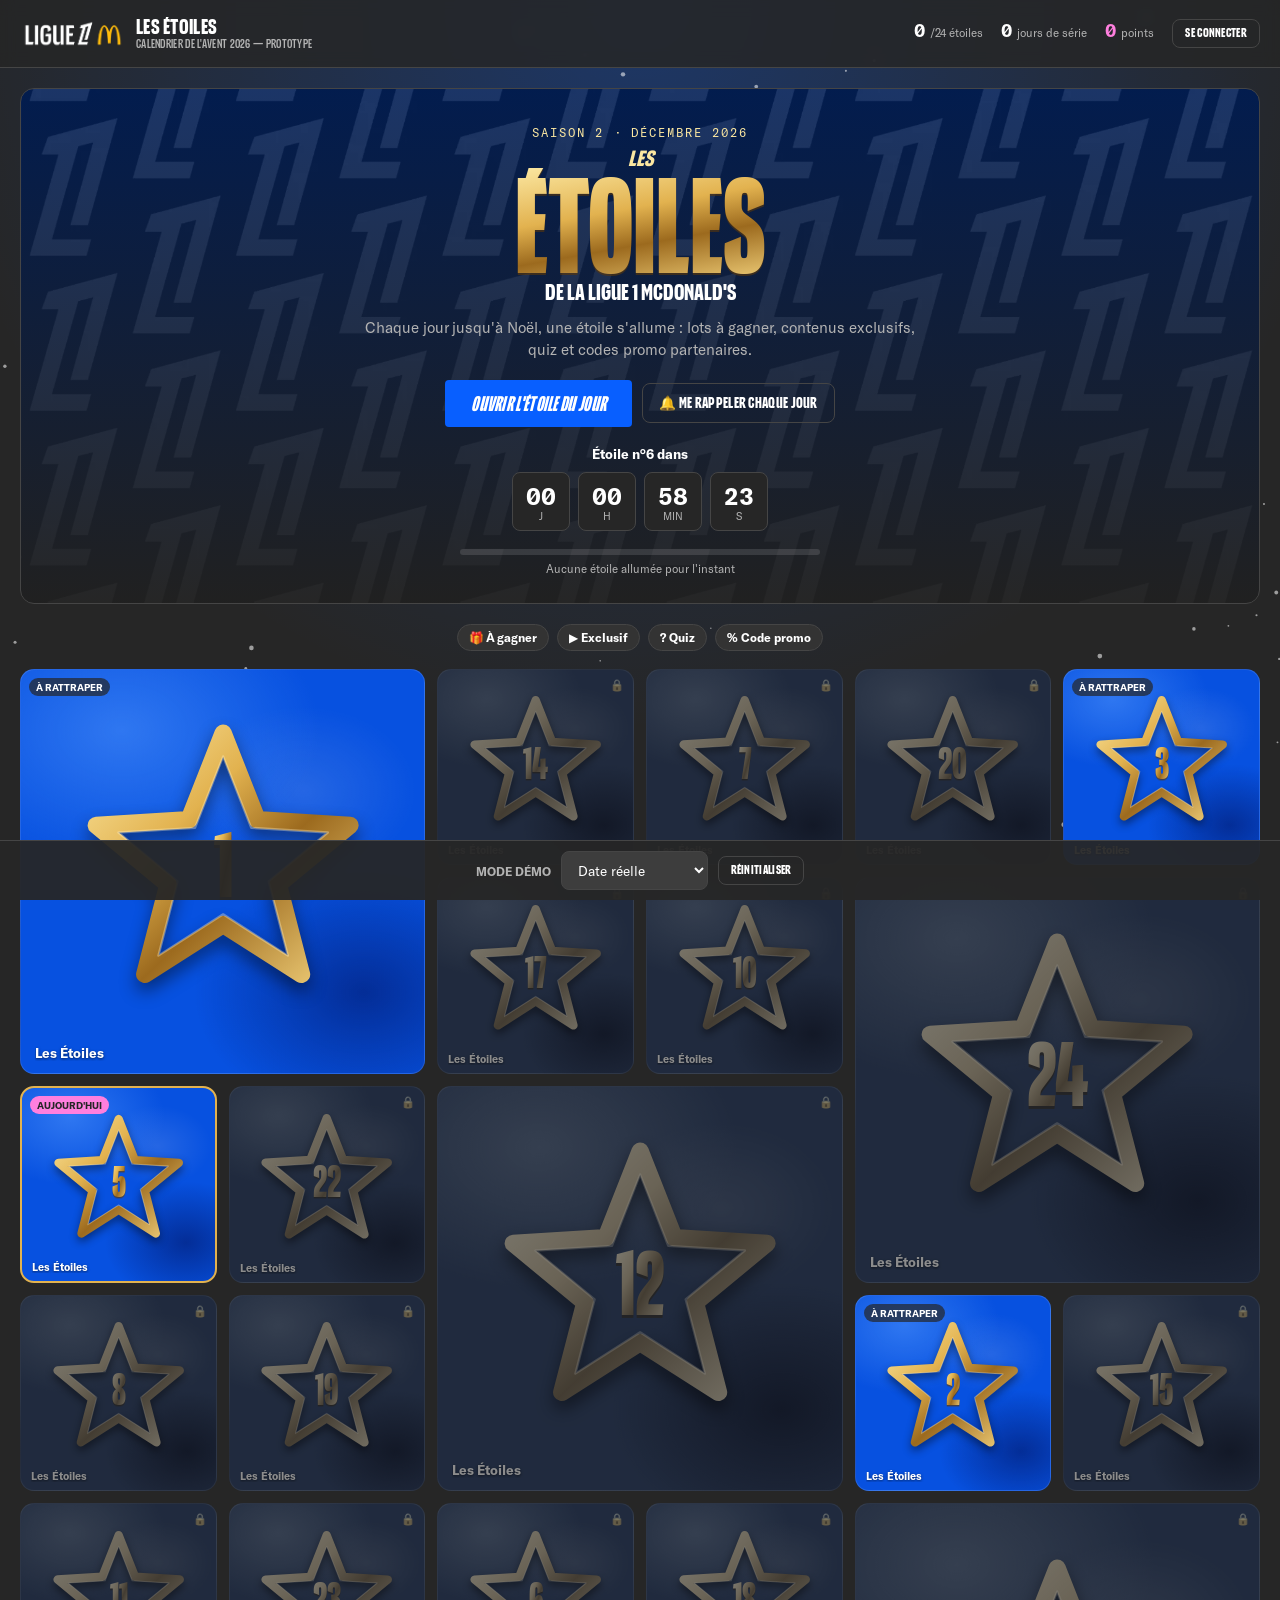
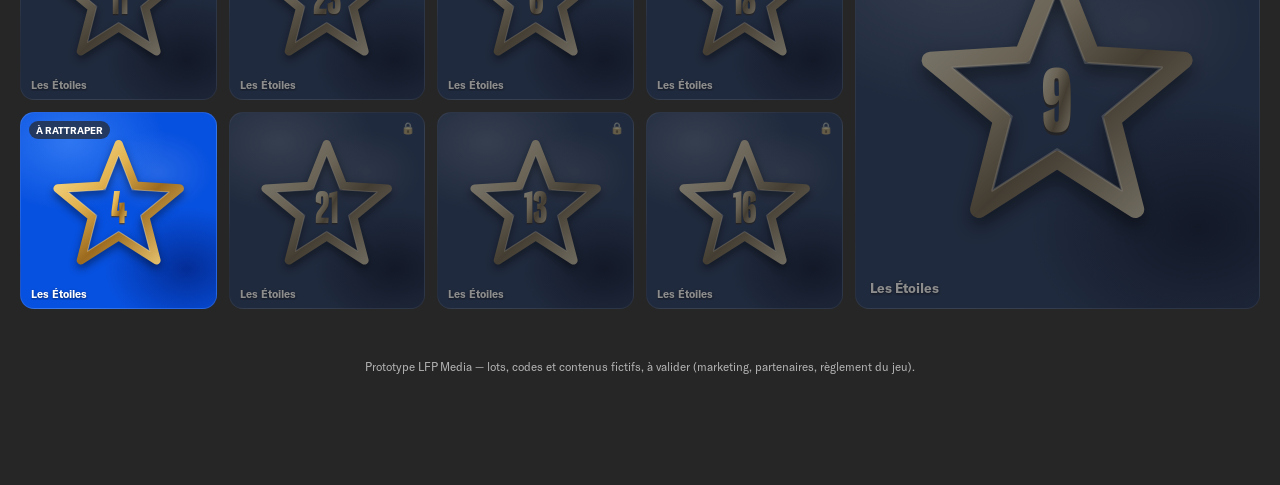
==== commit 0face308: "Rend Les Étoiles 2026 viables en prod : API, compte, rappel, intégration appli Le front passe par un" ====
--- a/advent.html
+++ b/advent.html
@@ -35,6 +35,7 @@
     <div class="stat"><span class="stat-value" id="stat-opened">0</span><span class="stat-label">/24 étoiles</span></div>
     <div class="stat"><span class="stat-value" id="stat-streak">0</span><span class="stat-label">jours de série</span></div>
     <div class="stat stat-points"><span class="stat-value" id="stat-points">0</span><span class="stat-label">points</span></div>
+    <button class="btn btn-ghost account-btn" id="account-btn" type="button">Se connecter</button>
   </div>
 </header>
 
@@ -47,11 +48,18 @@
       <span class="hero-dela">de la Ligue 1 McDonald's</span>
     </h1>
     <p class="hero-sub">Chaque jour jusqu'à Noël, une étoile s'allume : lots à gagner, contenus exclusifs, quiz et codes promo partenaires.</p>
-    <button class="btn hero-cta" id="hero-cta" type="button" hidden>Ouvrir l'étoile du jour</button>
+    <div class="hero-actions">
+      <button class="btn hero-cta" id="hero-cta" type="button" hidden>Ouvrir l'étoile du jour</button>
+      <button class="btn btn-ghost reminder-btn" id="reminder-btn" type="button" aria-pressed="false">🔔 Me rappeler chaque jour</button>
+    </div>
     <div class="countdown" id="countdown" aria-live="polite"></div>
+    <div class="hero-progress">
+      <div class="hero-progress-track"><div class="hero-progress-fill" id="hero-progress-fill"></div></div>
+      <span class="hero-progress-label" id="hero-progress-label"></span>
+    </div>
   </section>
 
-  <div class="advent-legend" aria-label="Types de cases">
+  <div class="advent-legend" aria-label="Types d'étoiles">
     <span class="legend-item" data-type="lot">🎁 À gagner</span>
     <span class="legend-item" data-type="exclusif">▶ Exclusif</span>
     <span class="legend-item" data-type="quiz">? Quiz</span>
@@ -76,6 +84,18 @@
   </div>
 </div>
 
+<!-- Connexion simulée : en prod, SSO du compte Ligue 1 McDonald's (site + appli) -->
+<div class="sheet-backdrop" id="signin" hidden>
+  <div class="sheet" role="dialog" aria-modal="true" aria-labelledby="signin-title">
+    <div class="sheet-star" aria-hidden="true"></div>
+    <h2 id="signin-title">Ton compte Ligue 1 McDonald's</h2>
+    <p id="signin-reason"></p>
+    <button class="btn btn-primary btn-wide" id="signin-go" type="button">Continuer avec mon compte Ligue 1</button>
+    <button class="btn btn-ghost btn-wide" id="signin-later" type="button">Plus tard</button>
+    <p class="fine">Prototype : aucune donnée n'est collectée, la connexion est simulée.</p>
+  </div>
+</div>
+
 <div class="toast" id="toast" role="status" aria-live="polite"></div>
 
 <!-- Barre de démo : simule un jour de décembre (le proto est présenté avant le 1er décembre) -->
@@ -89,6 +109,7 @@
 
 <script src="js/data.js"></script>
 <script src="js/advent-data.js"></script>
+<script src="js/advent-api.js"></script>
 <script src="js/advent.js"></script>
 </body>
 </html>
--- a/css/advent.css
+++ b/css/advent.css
@@ -379,3 +379,55 @@
   .star-tile:not(.tile-big) { padding: 12%; }
   .tile-tag { font-size: 0.5rem; padding: 2px 5px; top: 5px; left: 5px; }
 }
+
+/* ---- Hero : actions, progression ---- */
+.hero-actions { display: flex; justify-content: center; align-items: center; gap: 10px; flex-wrap: wrap; margin-bottom: 18px; }
+.hero-actions .hero-cta { margin-bottom: 0; }
+.reminder-btn { padding: 11px 16px; }
+.reminder-btn[aria-pressed="true"] { border-color: var(--or); color: var(--or-light); }
+.reminder-btn[hidden] { display: none; }
+.hero-progress { max-width: 360px; margin: 18px auto 0; display: flex; flex-direction: column; gap: 6px; align-items: center; }
+.hero-progress-track { width: 100%; height: 6px; border-radius: 999px; background: rgba(255, 255, 255, 0.12); overflow: hidden; }
+.hero-progress-fill { height: 100%; width: 0; background: var(--gold-gradient); border-radius: inherit; transition: width 0.6s ease; }
+.hero-progress-label { font-size: 0.72rem; color: var(--text-dim); }
+
+.account-btn { padding: 7px 12px; font-size: 0.72rem; }
+
+/* ---- Couverture : grande étoile en filigrane ---- */
+.cover-bg { position: absolute; inset: 0; display: flex; align-items: center; justify-content: center; opacity: 0.09; pointer-events: none; }
+.cover-bg .star { width: 120%; height: auto; }
+
+/* ---- Feuille de connexion ---- */
+.sheet-backdrop {
+  position: fixed; inset: 0; z-index: 70;
+  background: rgba(0, 0, 0, 0.7);
+  display: flex; align-items: flex-end; justify-content: center;
+}
+.sheet-backdrop[hidden] { display: none; }
+.sheet {
+  width: 100%; max-width: 440px;
+  background: var(--charbon); border: 1px solid var(--border); border-bottom: none;
+  border-radius: 18px 18px 0 0; padding: 26px 22px 22px; text-align: center;
+  animation: sheet-up 0.25s ease-out;
+}
+@media (min-width: 521px) { .sheet-backdrop { align-items: center; } .sheet { border-radius: 18px; border-bottom: 1px solid var(--border); } }
+.sheet h2 { font-family: "Insatiable Display Compressed", var(--font-display); font-size: 1.8rem; text-transform: uppercase; margin: 0 0 8px; }
+.sheet p { color: var(--text-dim); font-size: 0.9rem; line-height: 1.45; margin: 0 0 18px; }
+.sheet .fine { font-size: 0.7rem; margin: 6px 0 0; }
+.sheet-star {
+  width: 54px; height: 54px; margin: 0 auto 10px;
+  background: var(--gold-gradient);
+  clip-path: polygon(50% 0%, 61% 35%, 98% 35%, 68% 57%, 79% 91%, 50% 70%, 21% 91%, 32% 57%, 2% 35%, 39% 35%);
+}
+@keyframes sheet-up { from { transform: translateY(30px); opacity: 0; } }
+@media (prefers-reduced-motion: reduce) { .sheet { animation: none; } }
+
+/* ---- Mode intégré à l'appli (?embed=app) : la webview fournit déjà l'en-tête ---- */
+body.embed .brand, body.embed footer.credit { display: none; }
+body.embed header.topbar { padding: 10px 16px; justify-content: center; }
+body.embed .advent-hero { padding-top: 22px; }
+
+@media (max-width: 600px) {
+  .advent-stats { flex-wrap: wrap; gap: 10px 14px; }
+  .account-btn { margin-left: auto; }
+}
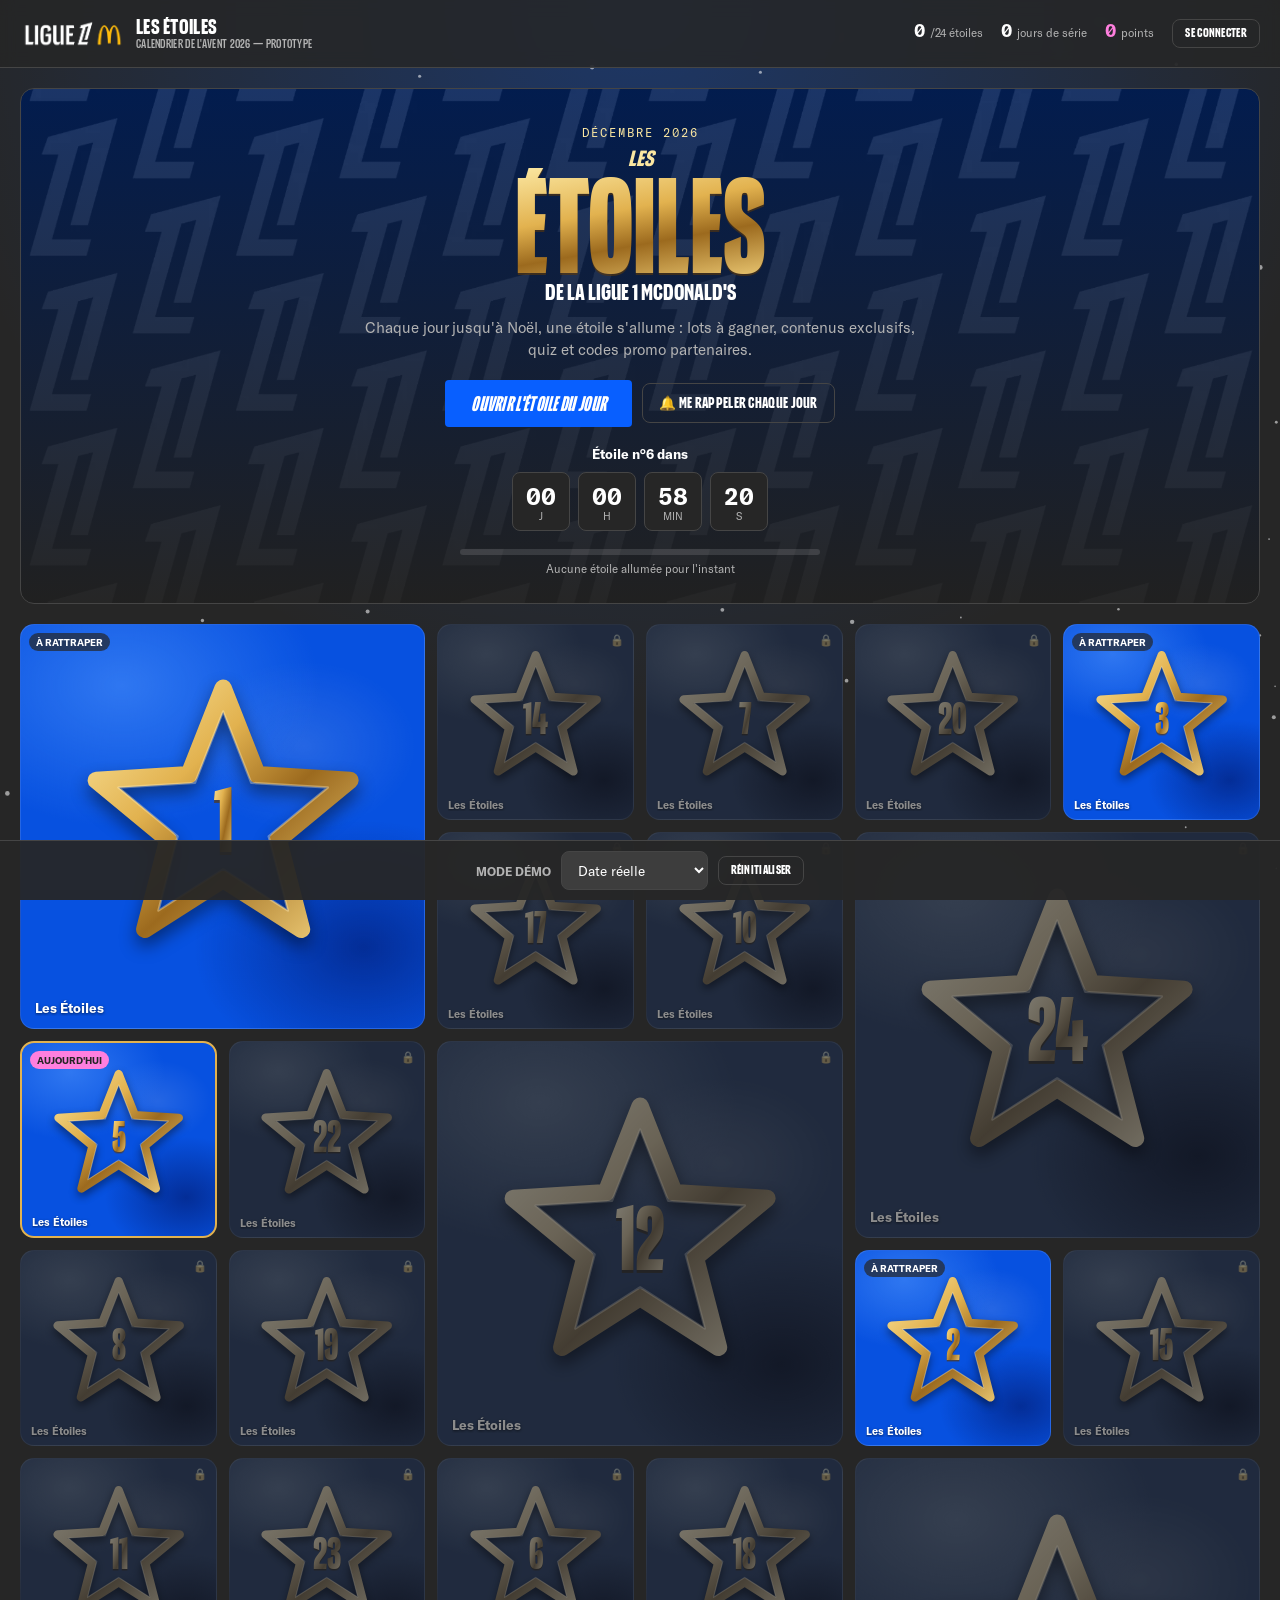
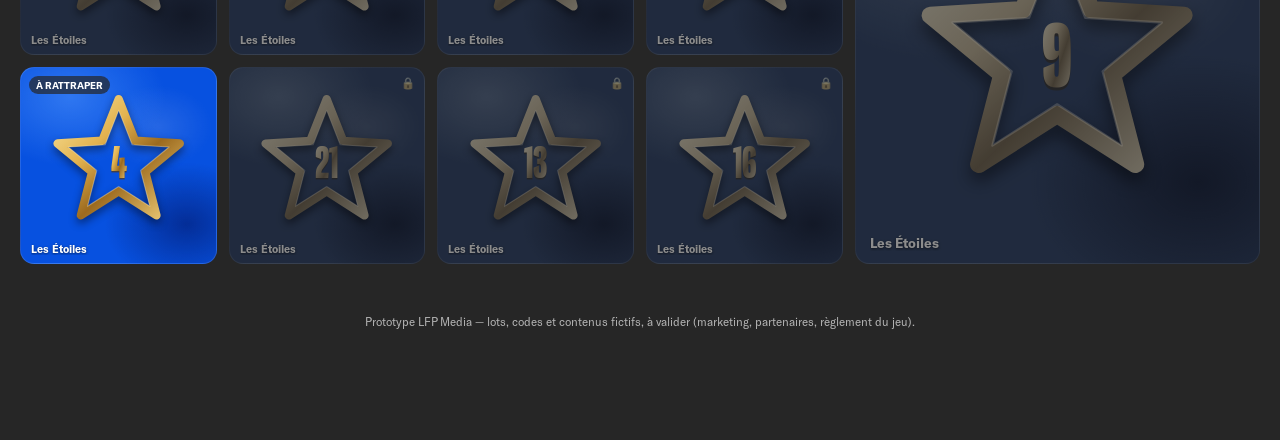
==== commit ce3c6daa: "Retire la mention « Saison 2 » et la légende des types d'étoiles Co-Authored-By: Claude Opus 5.5 <no" ====
--- a/advent.html
+++ b/advent.html
@@ -41,7 +41,7 @@
 
 <main>
   <section class="advent-hero">
-    <p class="hero-kicker">Saison 2 · Décembre 2026</p>
+    <p class="hero-kicker">Décembre 2026</p>
     <h1 class="hero-title">
       <span class="hero-les">Les</span>
       <span class="hero-etoiles gold-text">Étoiles</span>
@@ -59,12 +59,6 @@
     </div>
   </section>
 
-  <div class="advent-legend" aria-label="Types d'étoiles">
-    <span class="legend-item" data-type="lot">🎁 À gagner</span>
-    <span class="legend-item" data-type="exclusif">▶ Exclusif</span>
-    <span class="legend-item" data-type="quiz">? Quiz</span>
-    <span class="legend-item" data-type="promo">% Code promo</span>
-  </div>
 
   <section class="advent-grid" id="advent-grid" aria-label="Les 24 étoiles du calendrier"></section>
 </main>
--- a/css/advent.css
+++ b/css/advent.css
@@ -100,14 +100,6 @@
 .cd-block b { font-family: var(--font-mono); font-size: 1.5rem; }
 .cd-block small { font-size: 0.65rem; color: var(--text-dim); text-transform: uppercase; }
 
-/* ---- Légende ---- */
-.advent-legend { display: flex; flex-wrap: wrap; justify-content: center; gap: 8px; margin-bottom: 18px; }
-.legend-item {
-  font-size: 0.75rem; font-weight: 700;
-  padding: 5px 11px; border-radius: 999px;
-  background: var(--charbon-light); border: 1px solid var(--border);
-}
-
 /* ---- Étoile SVG ---- */
 .star { width: 100%; height: 100%; overflow: visible; }
 .star-outer {
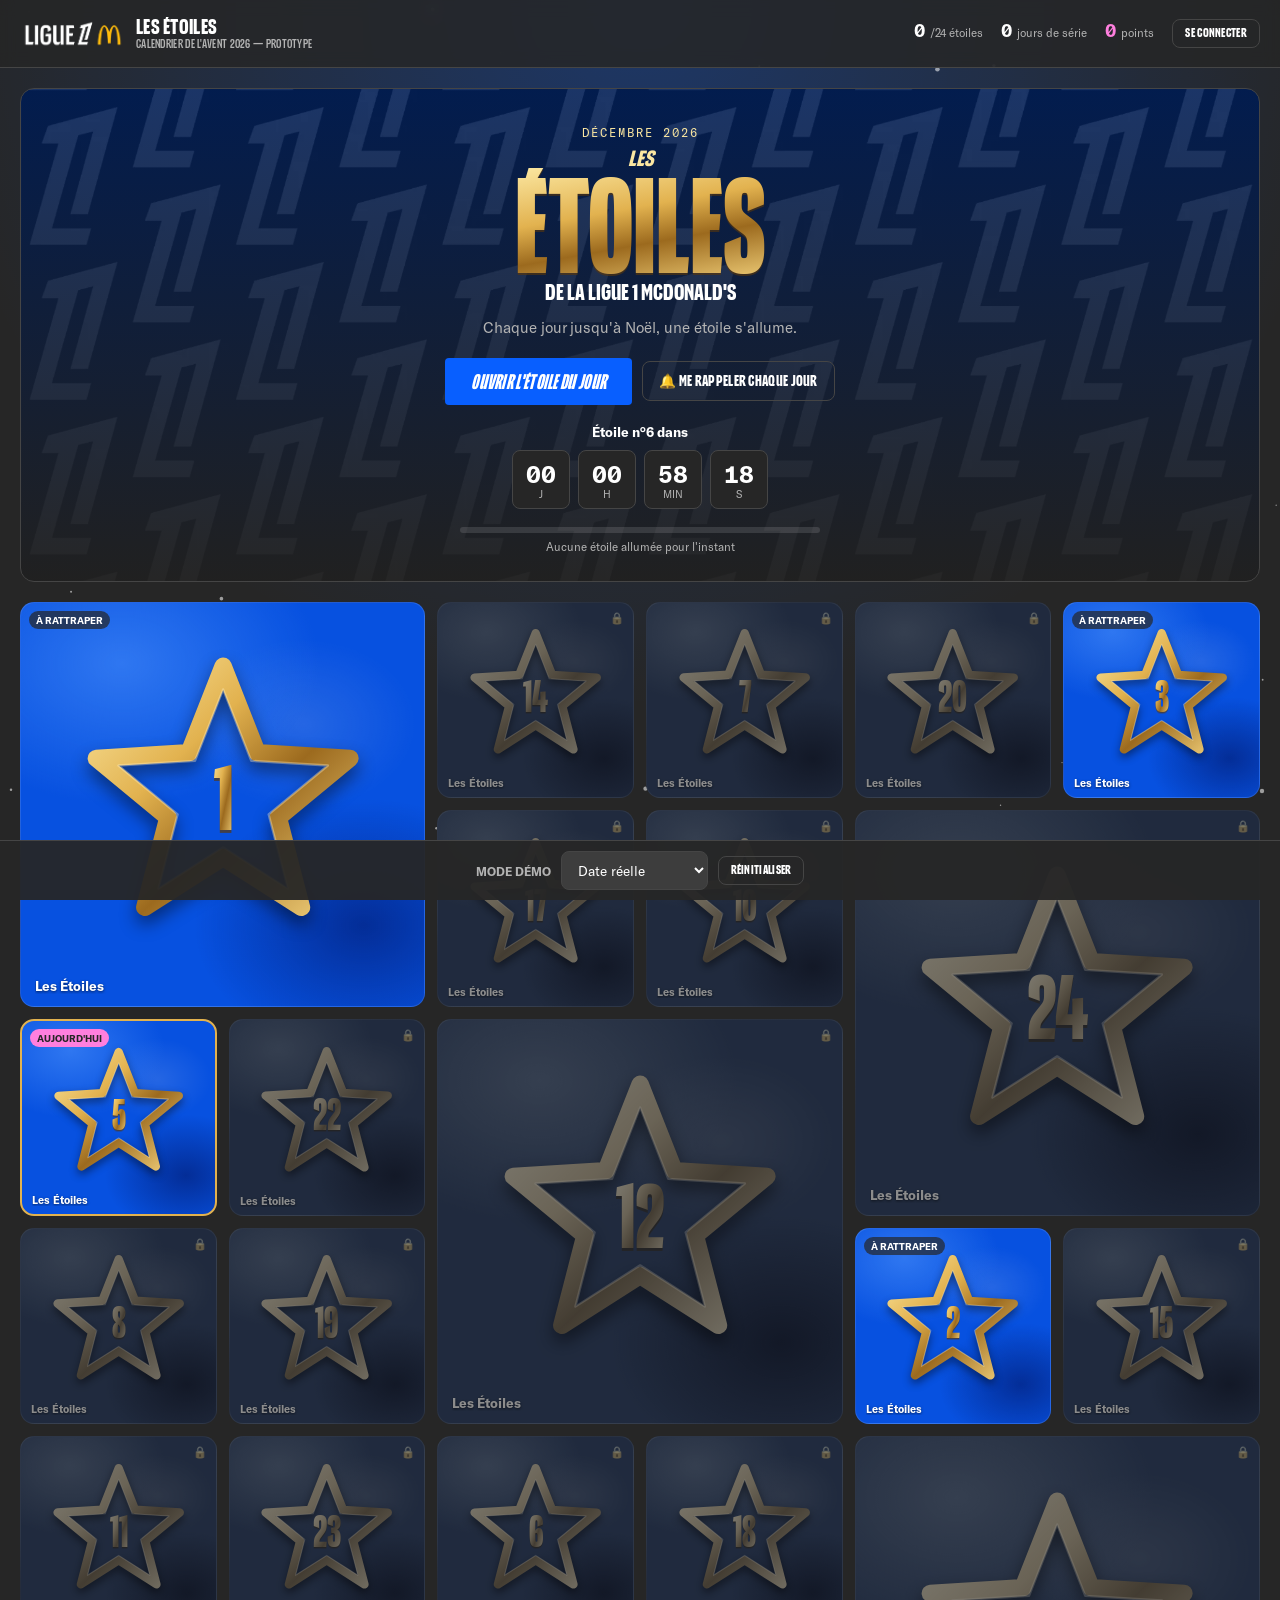
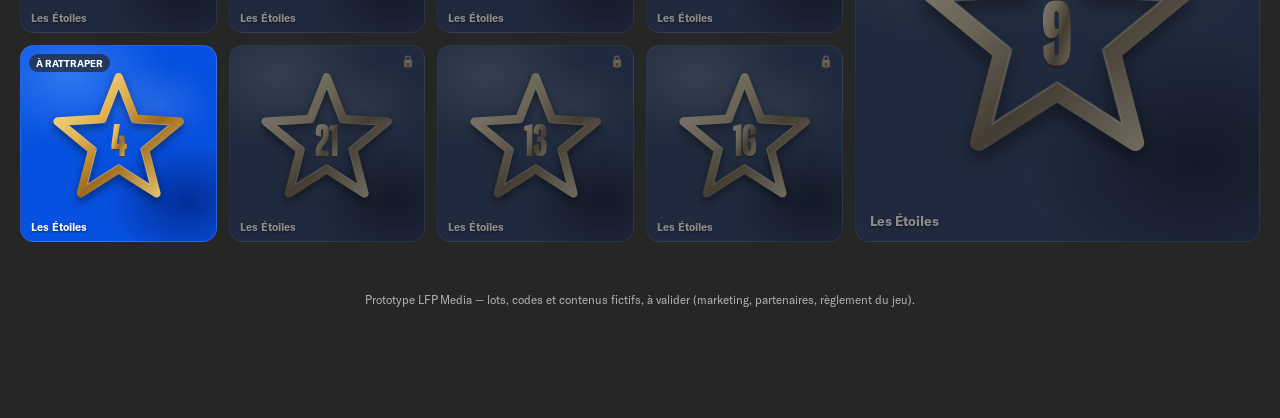
==== commit 2b4258d9: "Raccourcit la phrase d'accroche du hero Co-Authored-By: Claude Opus 5.5 <noreply@anthropic.com> Clau" ====
--- a/advent.html
+++ b/advent.html
@@ -47,7 +47,7 @@
       <span class="hero-etoiles gold-text">Étoiles</span>
       <span class="hero-dela">de la Ligue 1 McDonald's</span>
     </h1>
-    <p class="hero-sub">Chaque jour jusqu'à Noël, une étoile s'allume : lots à gagner, contenus exclusifs, quiz et codes promo partenaires.</p>
+    <p class="hero-sub">Chaque jour jusqu'à Noël, une étoile s'allume.</p>
     <div class="hero-actions">
       <button class="btn hero-cta" id="hero-cta" type="button" hidden>Ouvrir l'étoile du jour</button>
       <button class="btn btn-ghost reminder-btn" id="reminder-btn" type="button" aria-pressed="false">🔔 Me rappeler chaque jour</button>
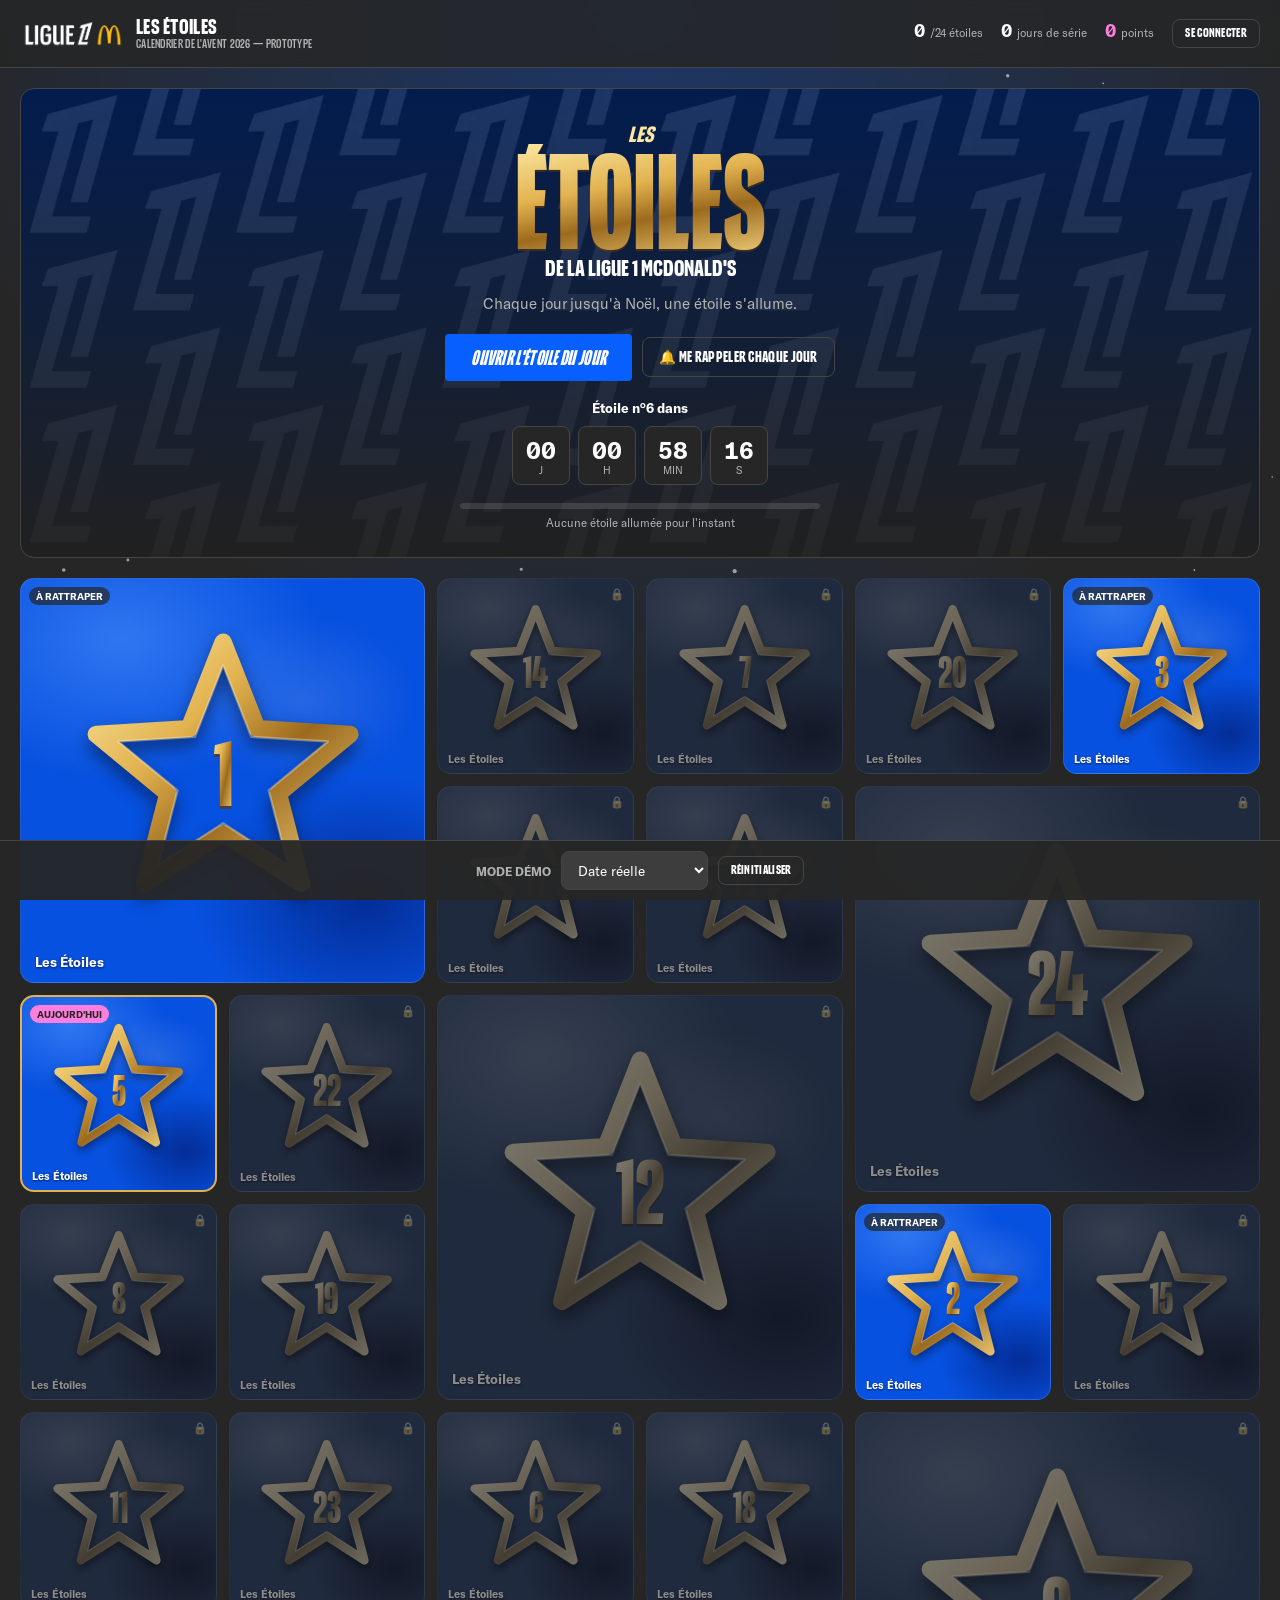
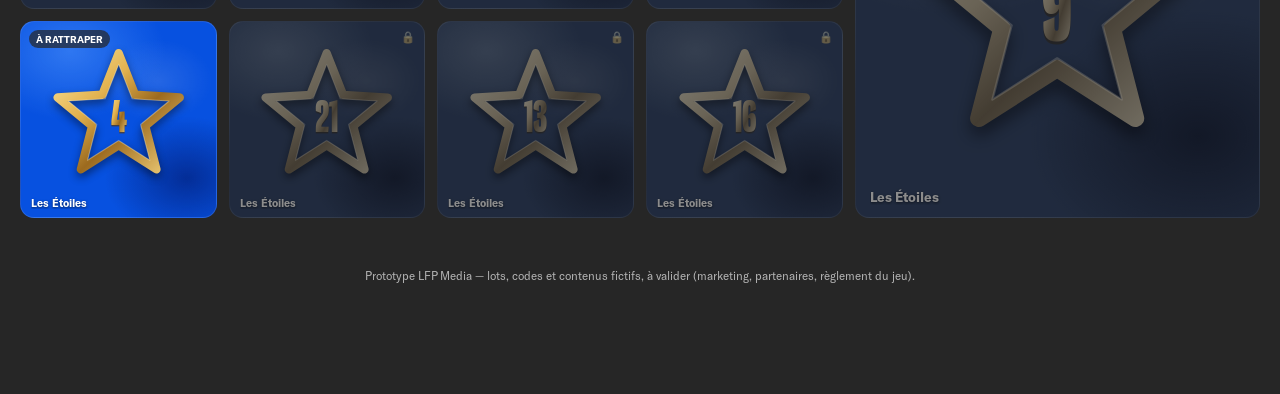
==== commit 62ae6859: "Retire la mention « Décembre 2026 » du hero Co-Authored-By: Claude Opus 5.5 <noreply@anthropic.com> " ====
--- a/advent.html
+++ b/advent.html
@@ -41,7 +41,6 @@
 
 <main>
   <section class="advent-hero">
-    <p class="hero-kicker">Décembre 2026</p>
     <h1 class="hero-title">
       <span class="hero-les">Les</span>
       <span class="hero-etoiles gold-text">Étoiles</span>
